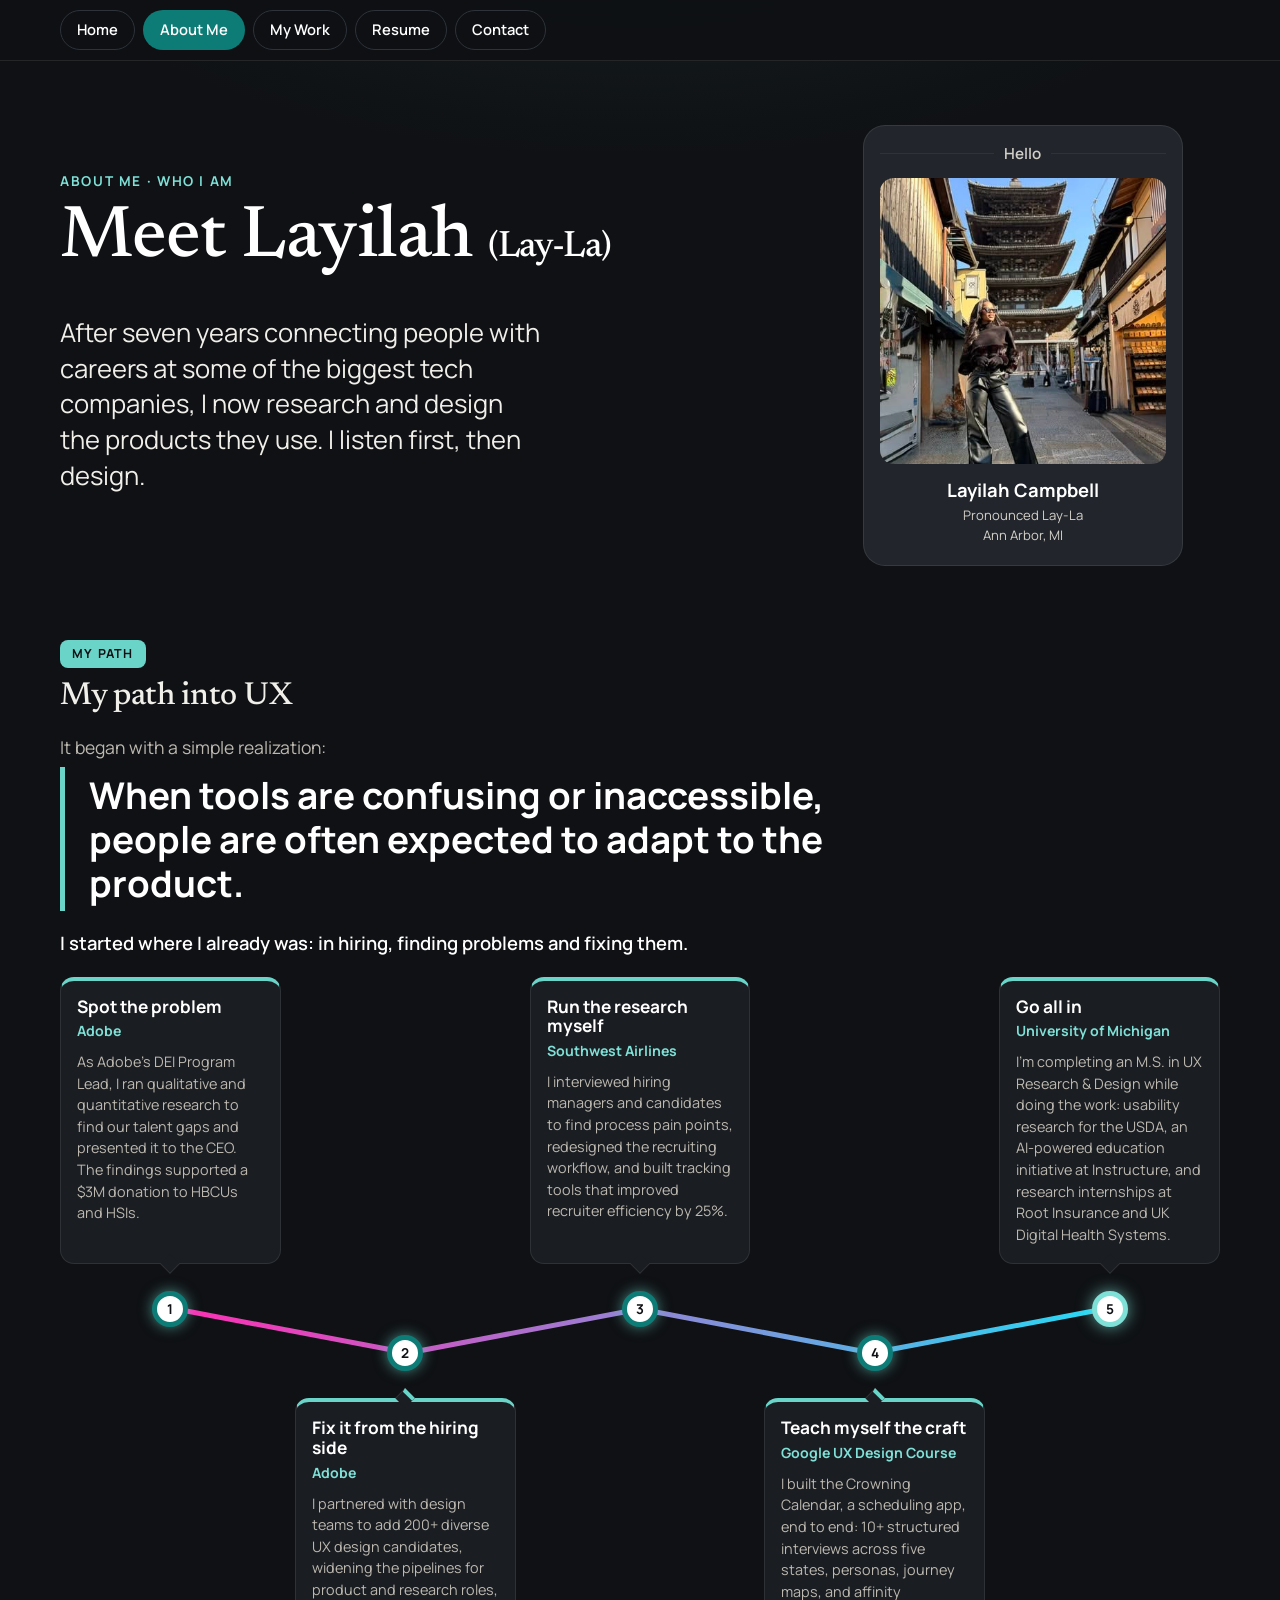
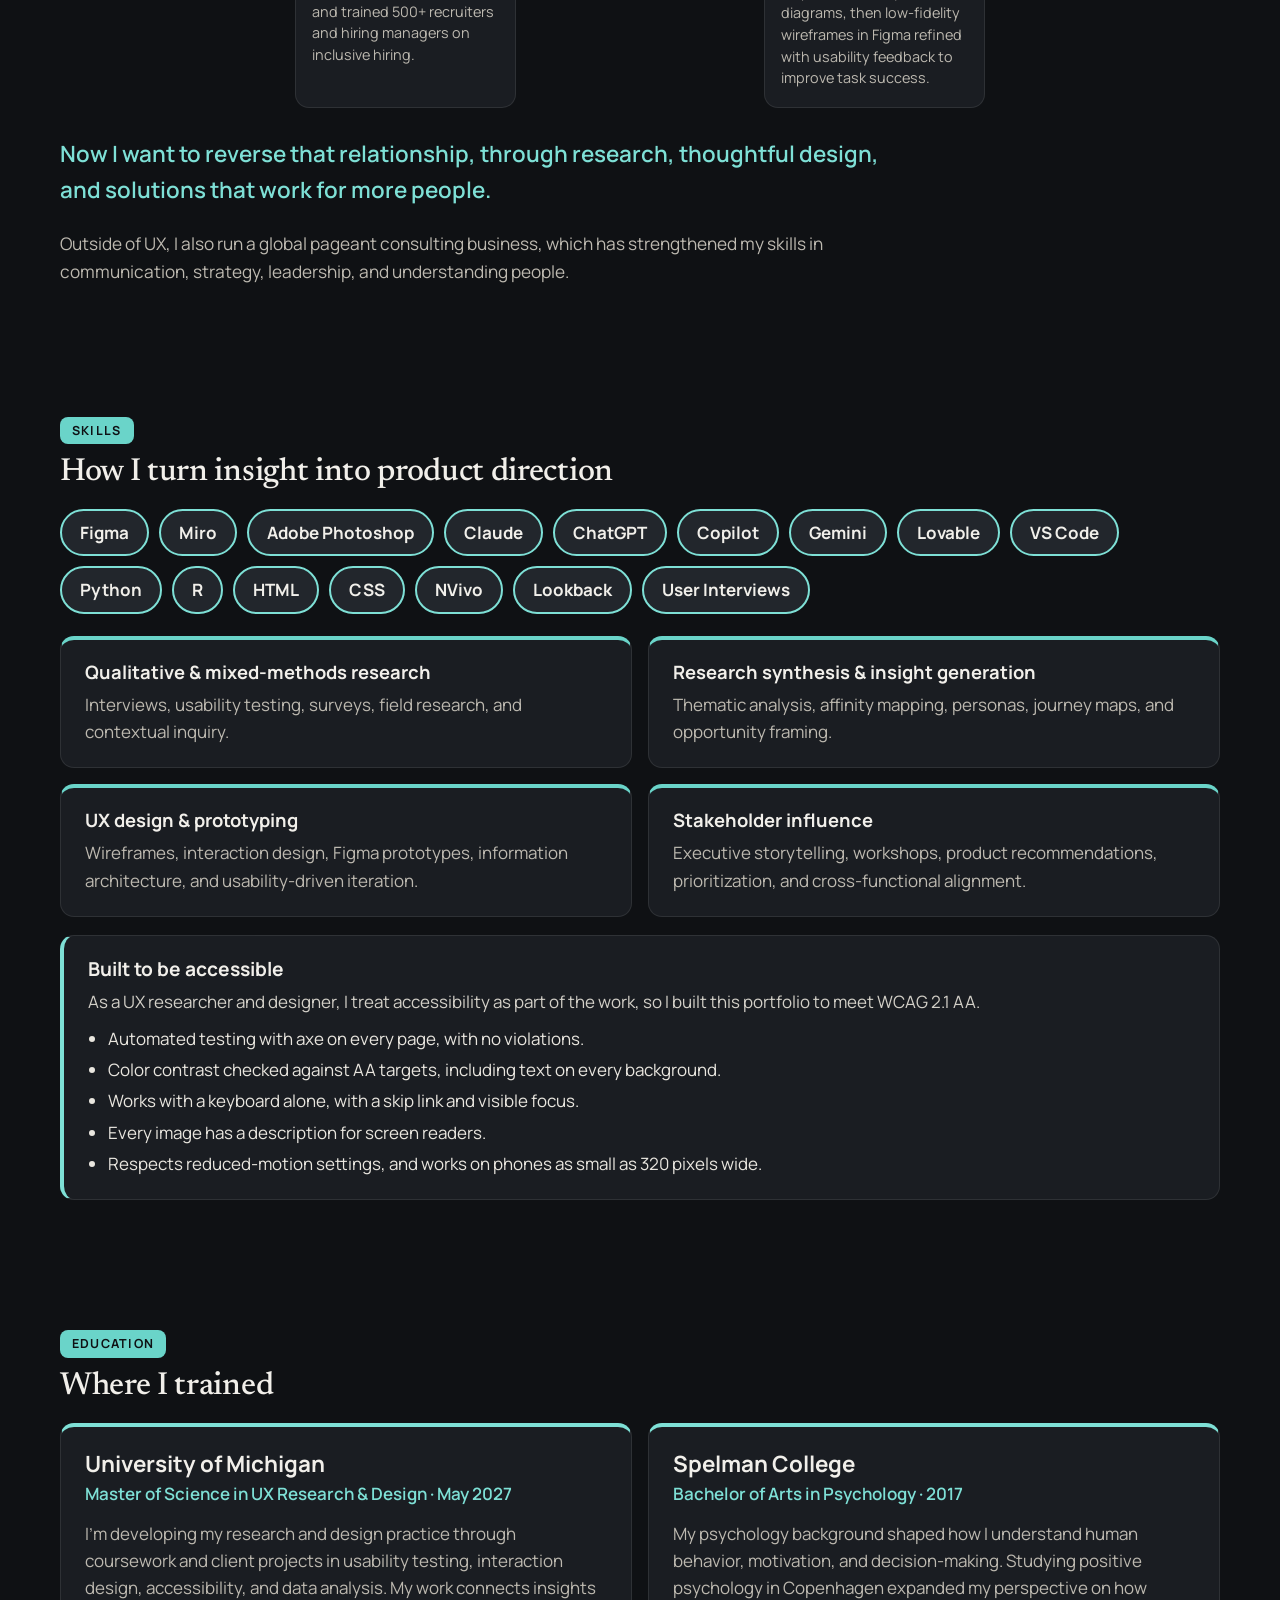
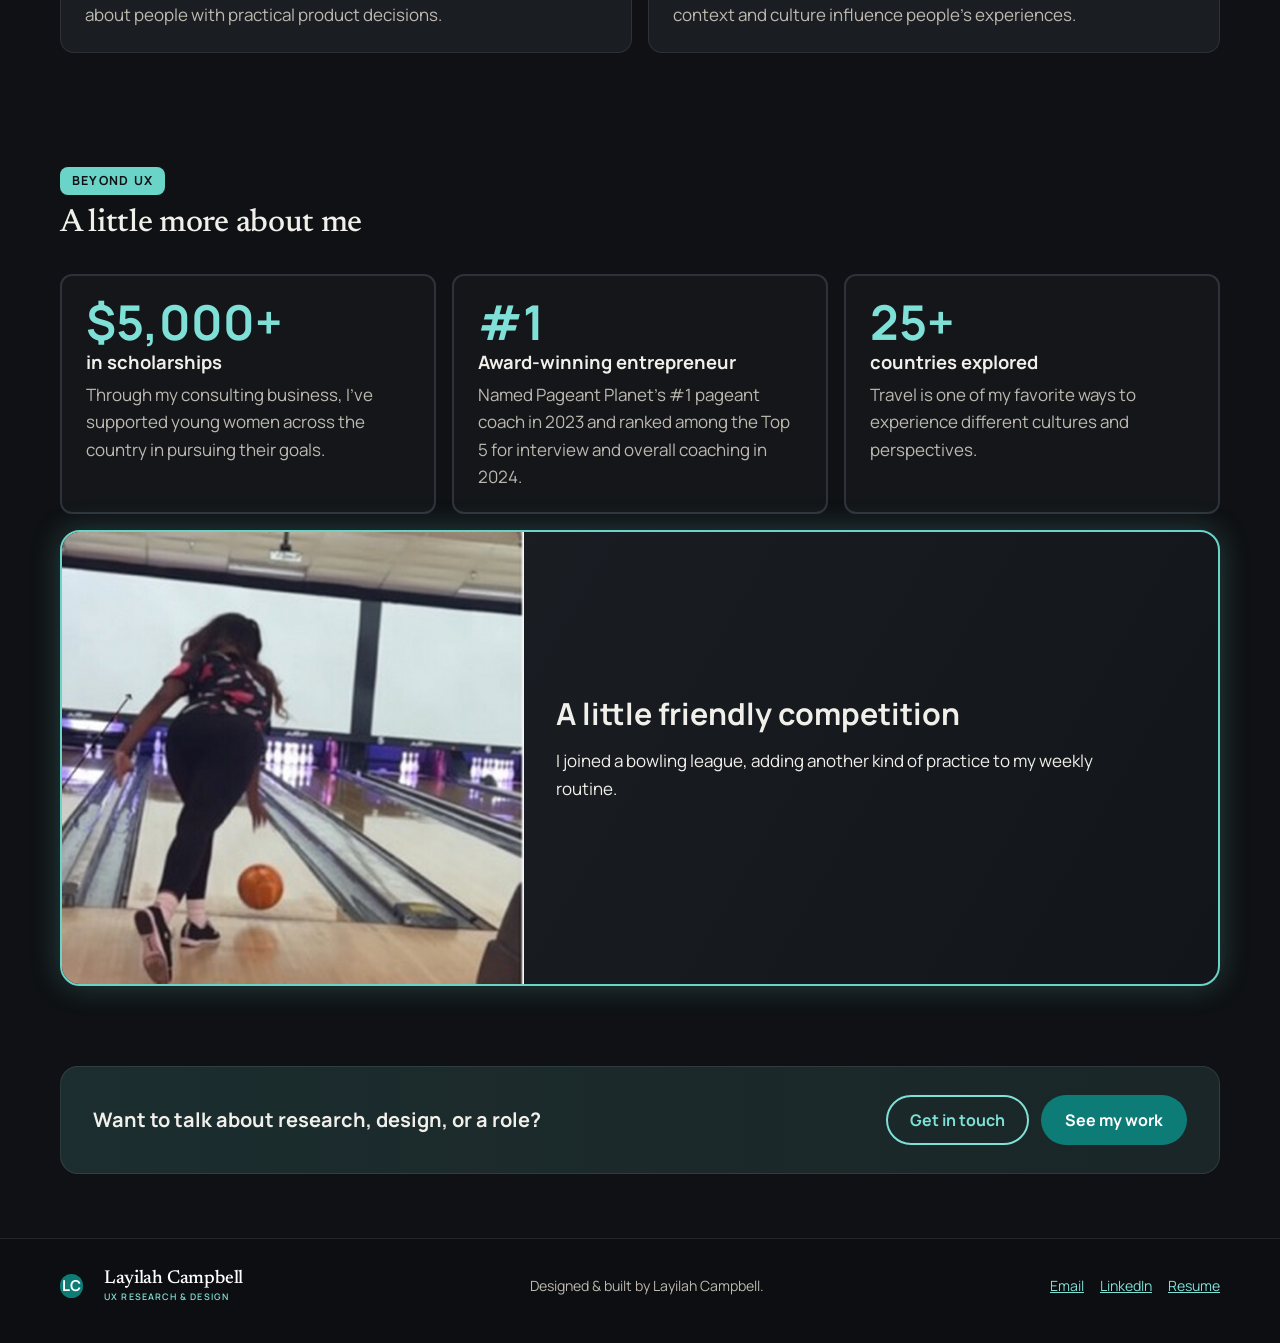
==== about.html @ 71e587e8 "General portfolio: neutral theme, same case studies A neutral dark version of the portfolio: Manrope" ====
<!doctype html>
<html lang="en">
<head>
  <meta charset="utf-8">
  <meta name="viewport" content="width=device-width, initial-scale=1">
  <title>About Layilah Campbell | UX Researcher &amp; Designer</title>
  <meta name="description" content="From seven years of recruiting at Google, Adobe and Meta to UX research and design. Learn how Layilah works.">
  <meta property="og:type" content="website">
  <meta property="og:site_name" content="Layilah Campbell">
  <meta property="og:title" content="About Layilah Campbell | UX Researcher &amp; Designer">
  <meta property="og:description" content="From seven years of recruiting at Google, Adobe and Meta to UX research and design. Learn how Layilah works.">
  <meta property="og:image" content="https://layilahnasser.github.io/layilahcportfolio2026-/assets/img/og-card.jpg">
  <meta property="og:image:width" content="1200">
  <meta property="og:image:height" content="630">
  <meta property="og:image:alt" content="Layilah Campbell, UX research and design portfolio">
  <meta name="twitter:card" content="summary_large_image">
  <meta name="theme-color" content="#0f1114">
  <link rel="icon" href="assets/favicon.svg" type="image/svg+xml">
  <link rel="stylesheet" href="css/styles.css">
</head>
<body data-page="about">
  <header id="hud" class="hud"></header>
  <main id="main" tabindex="-1"></main>
  <footer id="footer" class="footer"></footer>
  <script src="js/data.js"></script>
  <script src="js/main.js"></script>
  <script src="js/pages.js"></script>
</body>
</html>
---- css/styles.css ----
/* ==========================================================================
   Layilah Campbell: UX research and design portfolio
   A calm, neutral dark theme: charcoal surfaces, warm off-white text, one teal accent.
   Fonts (Manrope and Newsreader, SIL Open Font License) are hosted with the site.
   ========================================================================== */

@font-face { font-family: "Manrope"; src: url("../assets/fonts/Manrope-400.woff2") format("woff2"); font-weight: 400; font-display: swap; }
@font-face { font-family: "Manrope"; src: url("../assets/fonts/Manrope-500.woff2") format("woff2"); font-weight: 500; font-display: swap; }
@font-face { font-family: "Manrope"; src: url("../assets/fonts/Manrope-600.woff2") format("woff2"); font-weight: 600; font-display: swap; }
@font-face { font-family: "Manrope"; src: url("../assets/fonts/Manrope-700.woff2") format("woff2"); font-weight: 700; font-display: swap; }
@font-face { font-family: "Newsreader"; src: url("../assets/fonts/Newsreader-400.woff2") format("woff2"); font-weight: 400; font-display: swap; }
@font-face { font-family: "Newsreader"; src: url("../assets/fonts/Newsreader-500.woff2") format("woff2"); font-weight: 500; font-display: swap; }
@font-face { font-family: "Newsreader"; src: url("../assets/fonts/Newsreader-600.woff2") format("woff2"); font-weight: 600; font-display: swap; }

:root {
  --bg: #0f1114;
  --bg-2: #14171b;
  --panel: #1a1d22;
  --panel-2: #22262c;
  --line: rgba(255, 255, 255, 0.09);
  --text: #f1efea;
  --muted: #bdb9b0;          /* secondary text, 9:1+ on every panel */
  --pink: #6ad4c9;          /* neon: text/glow on dark (5.8:1 on --bg) */
  --pink-strong: #0e7c76;   /* fills behind white text (5.4:1) */
  --pink-soft: #cdeee9;
  --cyan: #7ee0d6;
  --blue: #3aa59d;
  --blue-strong: #0e6b66;   /* fills behind white text (6.8:1) */
  --lane-light: #2f6f6a;
  --gold: #e0b66b;
  --wood-1: #d0915a;
  --wood-2: #8a5a2f;
  --strong: #ffffff;        /* headings and strong text */
  --soft: #d3d0c8;          /* secondary text */
  --soft-2: #e9e6df;        /* body text on panels */
  --bd: #2e333b;            /* panel borders */
  --accent: #7ee0d6;        /* links and accents (text) */
  --gold-text: #ecc98a;
  --inset: #121519;         /* inset panels */
  --why-bg: #1f2a2b;
  --why-bd: #3f8f88;
  --why-label: #a7e6df;
  --radius: 14px;
  --maxw: 1160px;
  --gutter: clamp(16px, 4vw, 40px);
  --font: "Manrope", system-ui, -apple-system, "Segoe UI", sans-serif;
  --script: "Newsreader", Georgia, "Times New Roman", serif;
  /* neon tube look: white core, pink tube, dark edge, glow */
  --neon-pink: none;
}

*,
*::before,
*::after { box-sizing: border-box; }

html { scroll-behavior: smooth; scroll-padding-top: 84px; }
@media (prefers-reduced-motion: reduce) {
  html { scroll-behavior: auto; }
  *, *::before, *::after { animation-duration: 0.001ms !important; animation-iteration-count: 1 !important; transition-duration: 0.001ms !important; }
}

body {
  margin: 0;
  font-family: var(--font);
  font-size: 17px;
  line-height: 1.6;
  color: var(--text);
  background-color: var(--bg);
  background-image: radial-gradient(ellipse 70% 40% at 50% -10%, rgba(106, 212, 201, 0.07), transparent 70%);
  background-attachment: fixed;
  overflow-x: hidden;
  -webkit-font-smoothing: antialiased;
}

img { max-width: 100%; display: block; }
a { color: var(--cyan); }
h1, h2, h3, h4 { line-height: 1.15; margin: 0 0 0.5em; font-weight: 700; letter-spacing: 0; }
/* Page titles use the logo's neon script */
h1 {
  font-family: var(--script); font-weight: 400; font-size: clamp(2.8rem, 6.5vw, 4.6rem); line-height: 1.05;
  color: var(--strong); -webkit-text-stroke: 0.07em var(--pink); paint-order: stroke fill; text-shadow: var(--neon-pink);
  padding: 0.05em 0.1em 0.1em 0; transform: rotate(-3deg); transform-origin: left center;
}
h1 .todo { -webkit-text-stroke: 0; text-shadow: none; }
h2 { font-size: clamp(1.6rem, 3.4vw, 2.4rem); }
h3 { font-size: 1.15rem; }
p { margin: 0 0 1em; }
.sr-only { position: absolute !important; width: 1px; height: 1px; padding: 0; margin: -1px; overflow: hidden; clip: rect(0, 0, 0, 0); white-space: nowrap; border: 0; }
:focus-visible { outline: 3px solid var(--cyan); outline-offset: 3px; border-radius: 6px; }
main { display: block; outline: none; }
main > * { width: min(var(--maxw), 100% - 2 * var(--gutter)); margin-inline: auto; }

.skip { position: absolute; left: -999px; top: 8px; background: var(--pink); color: var(--strong); padding: 8px 14px; border-radius: 8px; z-index: 100; }
.skip:focus { left: 8px; }

/* Placeholder text — remove by editing js/data.js */
.todo {
  outline: 1.5px dashed var(--pink);
  outline-offset: 1px;
  background: rgba(106, 212, 201, 0.09);
  color: var(--pink-soft);
  border-radius: 4px;
  padding: 0 4px;
}

/* ---------- Buttons, labels ---------- */
.btn {
  display: inline-flex; align-items: center; gap: 8px;
  padding: 12px 22px; border-radius: 999px;
  font: 700 1rem var(--font); text-decoration: none; cursor: pointer;
  border: 2px solid transparent; transition: transform 0.15s, box-shadow 0.2s, background 0.2s;
}
.btn:hover { transform: translateY(-2px); }
.btn--pink { background: var(--pink-strong); color: var(--strong); box-shadow: 0 0 0 0 rgba(106, 212, 201, 0.5), 0 8px 24px rgba(106, 212, 201, 0.35); }
.btn--pink:hover { box-shadow: 0 0 22px rgba(106, 212, 201, 0.7); }
.btn--ghost { border-color: var(--cyan); color: var(--cyan); background: transparent; }
.btn--ghost:hover { background: rgba(126, 224, 214, 0.1); }

.eyebrow { font-weight: 700; text-transform: uppercase; letter-spacing: 0.08em; font-size: 0.95rem; color: var(--cyan); -webkit-text-stroke: 0.12em #06201e; paint-order: stroke fill; text-shadow: 0 0 10px rgba(126, 224, 214, 0.45); margin-bottom: 0.6em; }
.lede { font-size: 1.15rem; color: var(--muted); max-width: 62ch; }
.h-sm { font-size: 1.2rem; text-transform: uppercase; letter-spacing: 0.1em; color: var(--pink-soft); margin: 0 0 1em; }
.h-sm--gap { margin-top: 1.8em; }

/* ---------- Top navigation ---------- */
.hud { position: sticky; top: 0; z-index: 50; padding: 10px var(--gutter); background: linear-gradient(rgba(13, 10, 20, 0.92), rgba(13, 10, 20, 0.75)); backdrop-filter: blur(8px); border-bottom: 1px solid var(--line); }
.hud-bar { display: flex; align-items: center; gap: 10px; max-width: var(--maxw); margin: 0 auto; }
.hud-links { display: flex; gap: 8px; list-style: none; margin: 0; padding: 0; overflow-x: auto; scrollbar-width: none; }
.hud-links::-webkit-scrollbar { display: none; }
.hud-pill {
  display: inline-block; white-space: nowrap; padding: 7px 16px; border-radius: 999px;
  font-weight: 700; font-size: 0.92rem; color: var(--strong); text-decoration: none;
  background: rgba(106, 212, 201, 0.16); border: 2px solid rgba(106, 212, 201, 0.7);
  transition: background 0.2s, border-color 0.2s;
}
.hud-pill:hover { background: rgba(106, 212, 201, 0.35); }
.hud-pill.is-active { background: var(--pink-strong); border-color: var(--pink); box-shadow: 0 0 14px rgba(106, 212, 201, 0.55); }
.hud-status { margin-left: auto; display: inline-flex; align-items: center; gap: 8px; white-space: nowrap; padding: 6px 14px; border-radius: 999px; font-weight: 700; font-size: 0.85rem; color: #f1d9a8; background: rgba(255, 176, 32, 0.12); border: 2px solid var(--gold); }
.hud-status .dot { width: 9px; height: 9px; border-radius: 50%; background: #3dff8b; box-shadow: 0 0 8px #3dff8b; }
@media (max-width: 720px) {
  .hud-status { display: none; }
  .hud { padding-inline: 12px; }
  .hud-bar, .hud-links { gap: 6px; }
  .hud-pill { padding: 5px 9px; font-size: 0.78rem; }
}

/* ---------- Logo (name + title) ---------- */
.logo {
  --size: 44px;
  font-size: var(--size);
  display: inline-grid; grid-template-columns: auto auto; grid-template-areas: "script mark" "title title";
  align-items: end; column-gap: 0.08em; text-decoration: none; line-height: 1;
}
.logo--sm { --size: 30px; }
.logo-script { grid-area: script; display: flex; flex-direction: column; transform: rotate(-8deg); transform-origin: left bottom; }
.logo-first, .logo-last {
  font-family: var(--script); color: var(--strong); font-weight: 400;
  -webkit-text-stroke: 0.075em var(--pink); paint-order: stroke fill; text-shadow: var(--neon-pink);
}
.logo-first { font-size: 0.48em; margin-left: 0.1em; margin-bottom: -0.12em; }
.logo-last { font-size: 1em; padding-right: 0.05em; }
.logo-mark { grid-area: mark; width: 1.15em; height: auto; align-self: center; filter: drop-shadow(0 0 0.06em rgba(106, 212, 201, 0.6)); }
.logo-title {
  grid-area: title; justify-self: end; margin-top: 0.05em;
  font: 700 0.27em/1 var(--font); letter-spacing: 0.02em; text-transform: uppercase; color: var(--cyan);
  -webkit-text-stroke: 0.14em #06201e; paint-order: stroke fill; text-shadow: 0 0 0.3em rgba(126, 224, 214, 0.55);
}

/* ---------- Profile card: photo, school and program ---------- */
.player-card {
  position: relative; margin: 0; width: 100%; max-width: 340px; padding: 14px 16px 34px; text-align: center;
  border-radius: 26px; background: linear-gradient(180deg, #111418, #111418);
  border: 3px solid var(--cyan);
  box-shadow: 0 0 0 1px rgba(126, 224, 214, 0.35), 0 0 26px rgba(126, 224, 214, 0.55), 0 0 80px rgba(126, 224, 214, 0.22), inset 0 0 24px rgba(126, 224, 214, 0.14);
}
.pc-school { display: flex; align-items: center; gap: 10px; margin: 0 0 12px; font-weight: 700; font-size: 1.05rem; color: var(--strong); }
.pc-school::before, .pc-school::after { content: ""; flex: 1; height: 2px; background: var(--pink); box-shadow: 0 0 8px var(--pink); }
.pc-photo { aspect-ratio: 1 / 1; overflow: hidden; border: 3px solid var(--pink); border-radius: 14px; background: #111418; box-shadow: 0 0 16px rgba(106, 212, 201, 0.5); }
.pc-photo img { width: 100%; height: 100%; object-fit: cover; object-position: 50% 25%; }
.pc-info { display: flex; flex-direction: column; gap: 2px; margin-top: 12px; }
.pc-info strong { font-size: 1.15rem; color: var(--strong); }
.pc-info span { font-size: 0.82rem; color: var(--soft); line-height: 1.35; }
.pc-ball { position: absolute; right: -36px; bottom: -44px; width: 76px; height: 76px; filter: drop-shadow(0 8px 12px rgba(0, 0, 0, 0.65)); }
.player-card--about { justify-self: center; max-width: 320px; margin: 0 22px 22px 0; }

/* ---------- Home hero (banner: name + headline left, player card + lane right) ---------- */
.hero {
  position: relative; isolation: isolate; display: grid; grid-template-columns: 1.1fr 0.9fr; align-items: center; gap: 28px;
  min-height: 620px; margin-top: 20px; padding: clamp(28px, 4.5vw, 56px); border-radius: 28px; overflow: hidden;
  border: 1px solid rgba(255, 255, 255, 0.1);
  background:
    radial-gradient(ellipse 60% 70% at 14% 42%, rgba(60, 140, 130, 0.3), transparent 70%),
    linear-gradient(105deg, #0f1114 0%, #111418 55%, #111418 100%);
}
.hero::before { /* speed streaks behind the headline */
  content: ""; position: absolute; inset: 0; z-index: -1; pointer-events: none;
  background:
    linear-gradient(90deg, transparent, rgba(106, 212, 201, 0.38) 45%, transparent 90%) 8% 56% / 62% 2px no-repeat,
    linear-gradient(90deg, transparent, rgba(60, 140, 130, 0.34) 50%, transparent) 22% 64% / 55% 3px no-repeat,
    linear-gradient(90deg, transparent, rgba(106, 212, 201, 0.25) 50%, transparent) 4% 72% / 60% 1px no-repeat,
    linear-gradient(90deg, transparent, rgba(106, 212, 201, 0.3) 40%, transparent) 30% 38% / 50% 2px no-repeat,
    linear-gradient(90deg, transparent, rgba(60, 140, 130, 0.28) 50%, transparent) 10% 84% / 45% 1px no-repeat;
}
.hero-bg { position: absolute; inset: 0; z-index: -1; overflow: hidden; }
.hero-lane { position: absolute; inset: 0; perspective: 760px; perspective-origin: 90% 0%; }
.hero-lane-plane { position: absolute; left: 93%; bottom: -150px; width: 420px; margin-left: -210px; height: 1250px; transform-origin: 50% 100%; transform: rotateX(70deg); transform-style: preserve-3d; }
.hero-lane-plane::after { content: ""; position: absolute; inset: 0; pointer-events: none; background: linear-gradient(to bottom, rgba(10, 12, 15, 0.85), transparent 14%); }
.hero-lane .pin-spot { width: 18px; height: 18px; left: calc(50% + var(--x) * 30px - 9px); bottom: calc(100% - 230px + var(--r) * 64px - 9px); }
.hero-lane .pin-wrap { width: 54px; height: 158px; left: calc(50% + var(--x) * 30px - 27px); bottom: calc(100% - 230px + var(--r) * 64px); transform: rotateX(-70deg); }
.hero-stats { display: flex; flex-direction: column; margin: 0 0 18px; font: italic 500 0.95rem var(--font); color: rgba(255, 255, 255, 0.9); line-height: 1.5; }
.hero-copy { position: relative; z-index: 2; }
.hero-title {
  max-width: 13em; margin: 0.45em 0 0.4em; padding: 0; transform: none; -webkit-text-stroke: 0; paint-order: normal;
  font-family: var(--font); font-weight: 700; font-size: clamp(2.1rem, 4.7vw, 3.5rem); line-height: 1.08; letter-spacing: 0;
  color: var(--cyan); text-shadow: 0 0 24px rgba(126, 224, 214, 0.3);
}
.hero-tagline { font-size: clamp(1.05rem, 1.7vw, 1.2rem); max-width: 34em; color: var(--strong); margin: 0; }
.hero-ctas { display: flex; flex-wrap: wrap; gap: 12px; margin-top: 1.5em; }
.hero-scene { position: relative; z-index: 2; display: flex; justify-content: center; padding: 0 clamp(70px, 12vw, 150px) 22px 0; }
/* the logo on the hero is just the neon name; the title lives on the player card */
.logo--xl { --size: clamp(54px, 8.4vw, 98px); }
.logo--xl .logo-mark, .logo--xl .logo-title { display: none; }
.logo--xl .logo-script { align-items: flex-start; }
.logo--xl .logo-first { font-size: 0.9em; margin: 0 0 -0.12em 0.05em; }
.logo--xl .logo-last { margin-left: 0.32em; }

@media (max-width: 900px) {
  .hero { grid-template-columns: 1fr; min-height: 0; gap: 36px; padding-bottom: 48px; }
  .hero-bg { top: 52%; } /* keep the lane (and pins) clear of the text on small screens */
  .hero-lane-plane { left: 50%; width: 360px; margin-left: -180px; bottom: -200px; }
  .hero-scene { padding: 0 22px 22px 0; }
}

/* ---------- Sections ---------- */
.section { padding: 56px 0; }
.section-head { margin-bottom: 26px; }
.section-head h2 { margin-bottom: 0.3em; }
.narrow { max-width: 760px; }
.prose p { font-size: 1.1rem; }

/* ---------- Project table (Project / Focus / Approach / Case study) ---------- */
.scoreboard {
  --cols: minmax(270px, 2.2fr) 1.1fr 1.5fr 200px;
  background: linear-gradient(180deg, var(--inset), #111418); border: 2px solid var(--bd); border-radius: 18px; overflow: hidden;
  box-shadow: 0 20px 60px rgba(0, 0, 0, 0.5), 0 0 40px rgba(60, 140, 130, 0.15);
}
.sb-head, .sb-row { display: grid; grid-template-columns: var(--cols); align-items: center; }
.sb-head { background: rgba(10, 12, 15, 0.85); color: var(--muted); font-size: 0.8rem; text-transform: uppercase; letter-spacing: 0.1em; font-weight: 700; border-bottom: 1px solid var(--line); }
.sb-head > span { padding: 14px 16px; }
.sb-h { display: flex; flex-direction: column; align-items: center; gap: 4px; border-left: 1px solid var(--line); }
.sb-h b { display: grid; place-items: center; width: 26px; height: 26px; border: 2px solid var(--pink); border-radius: 6px; color: var(--strong); font-size: 0.85rem; box-shadow: 0 0 8px rgba(106, 212, 201, 0.5); }
.sb-h small { font-size: 0.72rem; color: var(--strong); letter-spacing: 0.08em; }
.sb-list { list-style: none; margin: 0; padding: 0; }
.sb-row { text-decoration: none; color: var(--text); border-top: 1px solid var(--line); transition: background 0.18s; }
.sb-list li:first-child .sb-row { border-top: 0; }
.sb-list li:nth-child(odd) .sb-row { background: rgba(255, 255, 255, 0.025); }
.sb-row:hover, .sb-row:focus-visible { background: var(--blue-strong); outline: none; }
.sb-row:focus-visible { box-shadow: inset 0 0 0 3px var(--cyan); }
.sb-row > span { padding: 14px 16px; }
.sb-project { display: flex; align-items: center; gap: 14px; }
.sb-ball { flex: none; width: 34px; height: 34px; transition: transform 0.7s cubic-bezier(0.25, 0.6, 0.35, 1); }
.sb-row:hover .sb-ball { transform: translateX(8px) rotate(34deg); } /* rolls sideways: rotation = distance / radius */
.sb-num { flex: none; font-size: 1.25rem; min-width: 1.6em; }
.sb-title { display: flex; flex-direction: column; line-height: 1.3; min-width: 0; }
.sb-title strong { font-size: 1.08rem; }
.sb-title small { color: var(--muted); font-size: 0.88rem; }
.sb-row:hover .sb-title small { color: var(--strong); }
.sb-cell { font-size: 0.98rem; line-height: 1.35; border-left: 1px solid var(--line); align-self: stretch; display: flex; align-items: center; }
.sb-go { display: flex; justify-content: center; }
.sb-btn { display: inline-flex; gap: 8px; align-items: center; white-space: nowrap; padding: 9px 18px; border: 2px solid var(--cyan); border-radius: 999px; color: var(--strong); font-weight: 700; font-size: 0.92rem; transition: background 0.18s, color 0.18s; }
.sb-row:hover .sb-btn { background: #fff; color: #0f1114; border-color: #fff; }
.sb-foot { display: flex; gap: 14px; align-items: center; padding: 12px 18px; font-size: 0.85rem; color: var(--muted); background: rgba(10, 12, 15, 0.85); border-top: 1px solid var(--line); }
.sb-pins { color: var(--pink); letter-spacing: 1px; font-size: 0.7rem; white-space: nowrap; }
@media (max-width: 900px) {
  .sb-head { display: none; }
  .sb-row { grid-template-columns: 1fr; gap: 0; }
  .sb-row > span { padding: 6px 16px; }
  .sb-project { padding-top: 14px !important; }
  .sb-cell { border-left: 0; display: block; font-size: 0.92rem; color: var(--muted); }
  .sb-cell::before { content: attr(data-label) ": "; color: var(--strong); font-weight: 700; }
  .sb-row:hover .sb-cell { color: var(--strong); }
  .sb-go { justify-content: flex-start; padding-bottom: 14px !important; }
  .sb-pins { display: none; }
}

/* ---------- Home link tiles ---------- */
.tablet-row { display: grid; grid-template-columns: repeat(4, 1fr); gap: 14px; }
.tablet {
  display: flex; flex-direction: column; gap: 2px; padding: 18px 18px 20px; border-radius: 14px; text-decoration: none; color: var(--text);
  background: linear-gradient(160deg, #1d2026, var(--inset)); border: 2px solid var(--bd); transform: perspective(600px) rotateY(0deg);
  transition: transform 0.2s, border-color 0.2s, box-shadow 0.2s;
}
.tablet:hover { border-color: var(--pink); box-shadow: 0 0 20px rgba(106, 212, 201, 0.3); transform: translateY(-3px); }
.tablet-k { font-size: 0.75rem; text-transform: uppercase; letter-spacing: 0.1em; color: var(--pink); font-weight: 700; }
.tablet strong { font-size: 1.3rem; }
.tablet span:last-child { color: var(--muted); font-size: 0.92rem; }
@media (max-width: 860px) { .tablet-row { grid-template-columns: repeat(2, 1fr); } }

/* ---------- Generic page head ---------- */
.page-head { padding: 64px 0 16px; }
.page-head--split { display: grid; grid-template-columns: 1.3fr 0.7fr; gap: 32px; align-items: center; }
.page-head--row { display: flex; flex-wrap: wrap; justify-content: space-between; align-items: flex-end; gap: 20px; }
@media (max-width: 760px) { .page-head--split { grid-template-columns: 1fr; }  }

/* ---------- About ---------- */
.card-grid { display: grid; grid-template-columns: repeat(3, 1fr); gap: 16px; }
.card { padding: 22px; background: var(--panel); border: 1px solid var(--line); border-radius: var(--radius); }
.card p { color: var(--muted); margin: 0; }
.card-k { font-size: 0.85rem; text-transform: uppercase; letter-spacing: 0.08em; font-weight: 700; color: var(--pink) !important; margin-bottom: 6px !important; }
.card-v { font-size: 1.5rem; margin: 0 0 8px; }
.h-md { font-size: clamp(1.5rem, 3vw, 2rem); margin-bottom: 18px; }
.lede--big { font-size: clamp(1.25rem, 2.4vw, 1.6rem); color: var(--text); line-height: 1.4; max-width: 30ch; }
.about-p { color: var(--muted); max-width: 56ch; font-size: 1.08rem; }
.tool-row { display: flex; flex-wrap: wrap; gap: 10px; list-style: none; padding: 0; margin: 0 0 22px; }
.tool-row li { padding: 8px 18px; border-radius: 999px; font-weight: 700; background: var(--panel-2); border: 2px solid var(--cyan); }
.cap-grid { display: grid; grid-template-columns: repeat(2, 1fr); gap: 16px; }
.cap { padding: 22px 24px; background: var(--panel); border: 1px solid var(--line); border-top: 4px solid var(--pink); border-radius: var(--radius); }
.cap h3 { margin-bottom: 8px; }
.cap p { margin: 0; color: var(--muted); }
@media (max-width: 700px) { .cap-grid { grid-template-columns: 1fr; } }
.card-num { display: inline-block; font-weight: 700; color: var(--pink); margin-bottom: 8px; }
.cta-band { display: flex; flex-wrap: wrap; align-items: center; justify-content: space-between; gap: 16px; padding: 28px 32px; margin-block: 24px 64px; border-radius: 18px; background: linear-gradient(90deg, rgba(106, 212, 201, 0.15), rgba(126, 224, 214, 0.1)); border: 1px solid var(--line); }
.cta-band p { margin: 0; font-size: 1.25rem; font-weight: 700; }
@media (max-width: 860px) { .card-grid { grid-template-columns: 1fr; } }

/* ---------- Work ---------- */
.rack { display: grid; grid-template-columns: repeat(auto-fill, minmax(320px, 1fr)); gap: 20px; }
.rack-card { display: flex; flex-direction: column; text-decoration: none; color: var(--text); background: var(--panel); border: 2px solid var(--bd); border-radius: 18px; overflow: hidden; transition: transform 0.2s, border-color 0.2s, box-shadow 0.2s; }
.rack-card:hover, .rack-card:focus-visible { transform: translateY(-4px); border-color: var(--ball); box-shadow: 0 0 26px color-mix(in srgb, var(--ball) 40%, transparent); outline: none; }
.rack-media { position: relative; aspect-ratio: 16 / 9; display: grid; place-items: center; background: radial-gradient(circle at 50% 120%, color-mix(in srgb, var(--ball) 45%, transparent), transparent 60%), var(--inset); }
.rack-media img { position: absolute; inset: 0; width: 100%; height: 100%; object-fit: cover; }
.rack-ball { width: 96px; height: 96px; position: relative; filter: drop-shadow(0 10px 18px rgba(0, 0, 0, 0.6)); transition: transform 0.8s cubic-bezier(0.25, 0.6, 0.35, 1); }
.rack-media img + .rack-ball { position: absolute; right: 14px; bottom: 14px; width: 52px; height: 52px; }
.rack-card:hover .rack-ball { transform: translateX(26px) rotate(31deg); }
.rack-body { padding: 18px 20px 22px; display: flex; flex-direction: column; flex: 1; }
.rack-body h2 { font-size: 1.4rem; margin-bottom: 0.25em; }
.rack-body > p { color: var(--muted); }
.rack-lane { font-size: 0.78rem; text-transform: uppercase; letter-spacing: 0.1em; font-weight: 700; color: var(--ball) !important; margin-bottom: 4px; }
.rack-meta { display: flex; gap: 22px; margin: 4px 0 16px; font-size: 0.9rem; }
.rack-meta dt { color: var(--muted); font-size: 0.75rem; text-transform: uppercase; letter-spacing: 0.08em; }
.rack-meta dd { margin: 0; }
.rack-go { margin-top: auto; font-weight: 700; color: var(--cyan); }
.tags { display: flex; flex-wrap: wrap; gap: 6px; list-style: none; padding: 0; margin: 0 0 12px; }
.tags li { font-size: 0.8rem; font-weight: 600; padding: 3px 10px; border-radius: 999px; background: rgba(255, 255, 255, 0.07); border: 1px solid var(--line); }

/* ---------- Resume ---------- */
.resume-grid { display: grid; grid-template-columns: 1.6fr 0.9fr; gap: 40px; }
.timeline { list-style: none; margin: 0 0 40px; padding: 0 0 0 22px; border-left: 3px solid var(--bd); }
.timeline > li { position: relative; padding: 0 0 26px; }
.timeline > li::before { content: ""; position: absolute; left: -32px; top: 4px; width: 17px; height: 17px; border-radius: 50%; background: var(--pink); box-shadow: 0 0 10px var(--pink); border: 3px solid var(--bg); }
.tl-head { display: flex; flex-wrap: wrap; justify-content: space-between; gap: 6px 16px; }
.tl-head h3, .tl-head h4 { margin: 0; font-size: 1.15rem; }
.tl-dates { font-size: 0.88rem; color: var(--muted); font-weight: 600; }
.tl-org { color: var(--cyan); font-weight: 600; margin: 2px 0 8px; }
.timeline ul { margin: 0; padding-left: 20px; color: var(--muted); }
.skills { align-self: start; position: sticky; top: 90px; padding: 22px; background: var(--panel); border: 1px solid var(--line); border-radius: var(--radius); }
.skill-block h3 { font-size: 0.95rem; margin-bottom: 8px; }
@media (max-width: 860px) { .resume-grid { grid-template-columns: 1fr; } .skills { position: static; } }

/* ---------- Contact ---------- */
.contact-list { margin: 28px 0 0; display: grid; gap: 12px; }
.contact-list > div { display: grid; grid-template-columns: 96px 1fr; gap: 12px; align-items: baseline; padding-bottom: 12px; border-bottom: 1px solid var(--line); }
.contact-list dt { color: var(--muted); font-size: 0.85rem; text-transform: uppercase; letter-spacing: 0.08em; font-weight: 700; }
.contact-list dd { margin: 0; }
.contact-list a { font-weight: 600; word-break: break-word; }

/* ---------- Case study ---------- */
.case-hero { padding: 40px 0 10px; }
.back { display: inline-block; margin-bottom: 24px; font-weight: 700; text-decoration: none; }
.case-title { display: flex; gap: 22px; align-items: center; }
.case-ball { width: 84px; height: 84px; flex: none; filter: drop-shadow(0 0 18px color-mix(in srgb, var(--ball) 60%, transparent)); }
.case-title h1 { margin-bottom: 0.15em; }
.case-meta { display: grid; grid-template-columns: repeat(4, 1fr); gap: 1px; margin: 28px 0; background: var(--line); border-radius: 14px; overflow: hidden; border: 1px solid var(--line); }
.case-meta > div { padding: 14px 16px; background: var(--panel); }
.case-meta dt { font-size: 0.75rem; text-transform: uppercase; letter-spacing: 0.1em; color: var(--muted); font-weight: 700; }
.case-meta dd { margin: 2px 0 0; font-weight: 600; }
@media (max-width: 760px) { .case-meta { grid-template-columns: repeat(2, 1fr); } .case-ball { width: 56px; height: 56px; } }

.case-layout { display: block; padding-bottom: 60px; }

.case-body { min-width: 0; }
.frame { padding: 8px 0 48px; }
.frame + .frame { border-top: 1px solid var(--line); padding-top: 40px; }
.frame-head { display: flex; align-items: center; gap: 14px; flex-wrap: wrap; margin-bottom: 14px; }
.frame-head h2 { margin: 0; }
.frame-no { font-size: 0.75rem; text-transform: uppercase; letter-spacing: 0.1em; font-weight: 700; padding: 4px 10px; border-radius: 8px; color: #0f1114; background: var(--ball); }
.frame h3 { margin-top: 1.4em; color: var(--pink-soft); }
.frame p { max-width: 70ch; }
.callout { font-size: 1.25rem; font-weight: 600; padding: 18px 22px; border-radius: 12px; border-left: 5px solid var(--ball); background: var(--panel); max-width: none !important; }
.method-grid, .decision-grid { display: grid; grid-template-columns: repeat(auto-fit, minmax(220px, 1fr)); gap: 14px; margin: 18px 0; }
.method, .decision { padding: 18px; background: var(--panel); border: 1px solid var(--line); border-radius: 12px; }
.method h3 { margin: 0 0 6px; font-size: 1rem; color: var(--text); }
.method p, .decision p { margin: 0; color: var(--muted); font-size: 0.95rem; }
.decision h4 { margin: 0 0 6px; }
.insights { padding-left: 0; list-style: none; counter-reset: ins; display: grid; gap: 10px; }
.insights li { counter-increment: ins; position: relative; padding: 12px 16px 12px 52px; background: var(--panel); border-radius: 10px; }
.insights li::before { content: counter(ins); position: absolute; left: 14px; top: 11px; width: 26px; height: 26px; display: grid; place-items: center; border-radius: 50%; background: var(--pink-strong); font-weight: 700; font-size: 0.85rem; }
.two-col { display: grid; grid-template-columns: 1fr 1fr; gap: 24px; }
@media (max-width: 760px) { .two-col { grid-template-columns: 1fr; } }
.iterations { list-style: none; padding: 0; margin: 0; display: grid; gap: 22px; }
.iteration { display: grid; grid-template-columns: 1fr 1.1fr; gap: 22px; align-items: start; padding: 18px; background: var(--panel); border-radius: 14px; border: 1px solid var(--line); }
.iteration h3 { margin-top: 0; }
.iteration .shot { margin: 0; }
@media (max-width: 760px) { .iteration { grid-template-columns: 1fr; } }
.shots { display: grid; grid-template-columns: repeat(auto-fit, minmax(260px, 1fr)); gap: 16px; }
.results { display: grid; grid-template-columns: repeat(auto-fit, minmax(150px, 1fr)); gap: 12px; margin-bottom: 20px; }
.result { padding: 18px; border-radius: 12px; text-align: center; background: linear-gradient(160deg, rgba(60, 140, 130, 0.35), rgba(60, 140, 130, 0.1)); border: 1px solid rgba(60, 140, 130, 0.6); }
.result strong { display: block; font-size: 1.8rem; font-weight: 700; }
.result span { color: var(--muted); font-size: 0.85rem; }

.shot { margin: 20px 0; }
.shot img { border-radius: 12px; border: 1px solid var(--line); width: 100%; }
.shot figcaption { margin-top: 8px; font-size: 0.85rem; color: var(--muted); }
.shot-ph { aspect-ratio: 16 / 9; display: grid; place-content: center; text-align: center; gap: 4px; border-radius: 12px; border: 2px dashed rgba(255, 255, 255, 0.16); background: repeating-linear-gradient(135deg, rgba(255, 255, 255, 0.02) 0 12px, transparent 12px 24px), #14171b; color: var(--muted); }
.shot-ph span { font-weight: 700; color: var(--pink-soft); }
.shot-ph small { font-size: 0.8rem; }
.shot--empty figcaption { display: none; }
.shot--hero .shot-ph { aspect-ratio: 21 / 9; }


@media (max-width: 900px) {
        }

/* ---------- Footer ---------- */
.footer { border-top: 1px solid var(--line); padding: 30px var(--gutter) 40px; margin-top: 30px; background: rgba(10, 12, 15, 0.6); }
.footer-inner { max-width: var(--maxw); margin: 0 auto; display: flex; flex-wrap: wrap; align-items: center; justify-content: space-between; gap: 16px; }
.footer p { margin: 0; color: var(--muted); font-size: 0.88rem; }
.footer-links { display: flex; gap: 16px; }

/* ---------- About: story frames ---------- */
.h1-sub { font-size: 0.5em; white-space: nowrap; }
.frame-pill { display: inline-block; margin-bottom: 10px; padding: 4px 12px; border-radius: 8px; font-size: 0.78rem; font-weight: 700; text-transform: uppercase; letter-spacing: 0.1em; color: #0f1114; background: var(--pink); }
.narrow-wide { max-width: 860px; margin-left: max(var(--gutter), calc((100% - var(--maxw)) / 2)); margin-right: auto; }
.path-lead { margin: 0 0 6px; color: var(--muted); font-size: 1.1rem; }
.path-quote { margin: 0 0 18px; padding: 6px 0 6px 24px; border-left: 5px solid var(--pink); }
.path-quote p { margin: 0; font-size: clamp(1.5rem, 3.4vw, 2.3rem); line-height: 1.2; font-weight: 700; color: var(--strong); }
.path-turn { font-size: clamp(1.15rem, 2vw, 1.4rem); color: var(--cyan); font-weight: 600; max-width: 32em; }
.path-extra { color: var(--muted); font-size: 1.08rem; max-width: 40em; }
.edu-grid { display: grid; grid-template-columns: repeat(2, 1fr); gap: 16px; }
.edu { padding: 24px; background: var(--panel); border: 1px solid var(--line); border-top: 4px solid var(--cyan); border-radius: var(--radius); }
.edu h3 { font-size: 1.4rem; margin-bottom: 4px; }
.edu-program { color: var(--cyan); font-weight: 600; margin-bottom: 12px; }
.edu p:last-child { margin: 0; color: var(--muted); }
.more-grid { display: grid; grid-template-columns: repeat(3, 1fr); gap: 16px; margin-bottom: 16px; }
.more { padding: 22px 24px; background: var(--panel); border: 1px solid var(--line); border-radius: var(--radius); }
.more-v { margin: 0; font-size: clamp(2.2rem, 4vw, 3rem); line-height: 1; font-weight: 700; color: var(--cyan); text-shadow: 0 0 18px rgba(126, 224, 214, 0.35); }
.more h3 { margin: 6px 0 8px; font-size: 1.15rem; }
.more p:last-child { margin: 0; color: var(--muted); }
.league { position: relative; display: grid; grid-template-columns: minmax(200px, 0.8fr) 1.2fr; gap: 0; overflow: hidden; border-radius: 20px; background: linear-gradient(120deg, #1d2026, var(--inset)); border: 2px solid var(--pink); box-shadow: 0 0 30px rgba(106, 212, 201, 0.25); }
.league-photo { margin: 0; min-height: 260px; }
.league-photo img { width: 100%; height: 100%; object-fit: cover; }
.league-body { position: relative; align-self: center; padding: 28px 32px; }
.league-body h3 { font-size: clamp(1.4rem, 2.6vw, 1.9rem); }
.league-body p { color: var(--text); max-width: 32em; }
.league-tie { color: var(--pink-soft) !important; font-weight: 600; margin-bottom: 0; }
.league-ball { position: absolute; right: 22px; bottom: 18px; width: 48px; height: 48px; }
.cta-actions { display: flex; flex-wrap: wrap; gap: 12px; }
@media (max-width: 860px) {
  .edu-grid, .more-grid { grid-template-columns: 1fr; }
  .league { grid-template-columns: 1fr; }
  .league-photo { min-height: 0; aspect-ratio: 16 / 10; }
  .league-body { padding: 22px; }
  .league-ball { display: none; }
}

.path-bridge { margin: 0 0 18px; font-size: 1.15rem; color: var(--strong); font-weight: 600; max-width: 34em; }

/* ---------- Journey map (About, Frame 1) ---------- */
.jmap-wrap { position: relative; margin: 8px 0 28px; }
.jmap { list-style: none; margin: 0; padding: 0; display: grid; grid-template-columns: repeat(var(--n), 1fr); grid-template-rows: auto 110px auto; column-gap: 14px; }
.jline { grid-column: 1 / -1; grid-row: 2; list-style: none; pointer-events: none; z-index: 0; }
.jline svg { display: block; width: 100%; height: 100%; }
.path-section .path-lead, .path-section .path-quote, .path-section .path-bridge, .path-section .path-turn, .path-section .path-extra { max-width: 860px; }
.jstep { display: contents; }
.jcard {
  position: relative; grid-column: var(--i); align-self: stretch; padding: 16px 16px 18px; border-radius: 14px;
  background: var(--panel); border: 1px solid var(--line); border-top: 4px solid var(--pink);
}
.jcard h3 { margin: 0 0 4px; font-size: 1.08rem; color: var(--strong); }
.jorg { margin: 0 0 8px !important; color: var(--cyan); font-weight: 700; font-size: 0.88rem; }
.jcard p:last-child { margin: 0; color: var(--muted); font-size: 0.9rem; line-height: 1.5; }
.jstep--up .jcard { grid-row: 1; margin-bottom: 12px; }
.jstep--down .jcard { grid-row: 3; margin-top: 12px; }
.jstep--up .jcard::after, .jstep--down .jcard::before { content: ""; position: absolute; left: 50%; width: 14px; height: 14px; margin-left: -7px; background: var(--panel); border: 1px solid var(--line); transform: rotate(45deg); }
.jstep--up .jcard::after { bottom: -8px; border-top: 0; border-left: 0; }
.jstep--down .jcard::before { top: -11px; border-bottom: 0; border-right: 0; border-top: 4px solid var(--pink); border-left: 1px solid var(--line); background: var(--panel); }
.jmark { grid-column: var(--i); grid-row: 2; position: relative; z-index: 1; }
.jdot { position: absolute; left: 50%; width: 36px; height: 36px; margin: -18px 0 0 -18px; display: grid; place-items: center; border-radius: 50%; background: #fff; border: 5px solid var(--pink-strong); box-shadow: 0 0 14px rgba(106, 212, 201, 0.6); font-style: normal; }
.jdot b { font-size: 0.85rem; color: #0f1114; }
.jstep--up .jdot { top: 30%; }
.jstep--down .jdot { top: 70%; }
.jstep--now .jdot { border-color: var(--cyan); box-shadow: 0 0 16px rgba(126, 224, 214, 0.7); }
@media (max-width: 1100px) and (min-width: 761px) {
  .jmap { column-gap: 8px; grid-template-rows: auto 90px auto; }
  .jcard { padding: 12px 10px 14px; }
  .jcard h3 { font-size: 0.95rem; }
  .jorg { font-size: 0.78rem; margin-bottom: 6px !important; }
  .jcard p:last-child { font-size: 0.78rem; line-height: 1.45; }
  .jdot { width: 30px; height: 30px; margin: -15px 0 0 -15px; border-width: 4px; }
}
@media (max-width: 760px) {
  .jline { display: none; }
  .jmap { display: block; position: relative; padding-left: 52px; }
  .jmap::before { content: ""; position: absolute; left: 17px; top: 6px; bottom: 6px; width: 5px; border-radius: 3px; background: linear-gradient(to bottom, var(--pink), var(--cyan)); }
  .jstep { display: flex; flex-direction: column; position: relative; margin-bottom: 18px; }
  .jstep .jcard { margin: 0 !important; }
  .jstep .jcard::before, .jstep .jcard::after { display: none; }
  .jmark { display: contents; }
    .jdot { top: 30px !important; left: -33px; }
}

/* ---------- Frame strip (case study progress scorecard) ---------- */
.fstrip-nav { position: sticky; top: 59px; z-index: 6; margin: 6px 0 26px; }
.fstrip { list-style: none; margin: 0; padding: 0; display: grid; grid-template-columns: repeat(7, 1fr); border: 2px solid var(--bd); border-radius: 14px; overflow: hidden; background: #101317; box-shadow: 0 8px 24px rgba(0, 0, 0, 0.45); }
.fcell { border-left: 1px solid var(--line); }
.fcell:first-child { border-left: 0; }
.fcell a { display: block; text-align: center; text-decoration: none; color: var(--muted); }
.fn { display: block; padding: 6px 4px; font-size: 0.76rem; text-transform: uppercase; letter-spacing: 0.06em; font-weight: 700; background: #0f1114; white-space: nowrap; overflow: hidden; text-overflow: ellipsis; }
.fm { display: grid; place-items: center; height: 44px; font-weight: 700; font-size: 1.5rem; }
.fcell[data-state="todo"] .fm::before { content: "\2013"; color: #7b8088; }
.fcell[data-state="done"] .fm::before { content: "X"; color: var(--pink); text-shadow: 0 0 10px rgba(106, 212, 201, 0.6); }
.fcell[data-state="done"] a { color: var(--strong); }
.fcell[data-state="now"] { background: var(--blue-strong); }
.fcell[data-state="now"] .fn { background: #0a4f4b; color: var(--strong); }
.fcell[data-state="now"] .fm::before { content: "\25B8"; color: var(--strong); font-size: 1.2rem; }
.fcell a:hover { background: rgba(255, 255, 255, 0.06); }
.fcell[data-state="now"] a:hover { background: transparent; }
@media (max-width: 700px) { .fl { display: none; } .fn { font-size: 0.85rem; } .fm { height: 36px; } }

/* ---------- Next-project panel (end of a case study) ---------- */
.strike-panel { position: relative; overflow: hidden; margin-top: 28px; padding: 44px 24px 38px; text-align: center; border-radius: 22px; border: 2px solid var(--pink); background: radial-gradient(ellipse 60% 90% at 50% 0%, rgba(106, 212, 201, 0.28), transparent 70%), var(--inset); box-shadow: 0 0 34px rgba(106, 212, 201, 0.3); }
.strike-panel .sp-big { margin: 0; font-family: var(--script); font-weight: 400; font-size: clamp(3.6rem, 10vw, 6.4rem); line-height: 1; color: var(--strong); -webkit-text-stroke: 0.07em var(--pink); paint-order: stroke fill; text-shadow: var(--neon-pink), 0 0 50px var(--pink); padding: 0 0.1em 0.08em; transform: scale(0.85); transition: transform 0.45s cubic-bezier(0.2, 1.6, 0.4, 1); }
.strike-panel p { margin: 10px auto 22px; color: var(--soft-2); font-size: 1.1rem; max-width: 40em; }
.sp-btns { display: flex; gap: 12px; justify-content: center; flex-wrap: wrap; }
.strike-panel.is-hit .sp-big { transform: scale(1) rotate(-3deg); }
@media (prefers-reduced-motion: reduce) { .strike-panel .sp-big { transition: none; } }

/* ---------- Stat readouts under the home photo card ---------- */
.hero-card-col { display: flex; flex-direction: column; align-items: stretch; width: 100%; max-width: 340px; }
.statbar { display: grid; grid-auto-flow: column; grid-auto-columns: 1fr; margin: 30px 0 0; border: 2px solid var(--bd); border-radius: 14px; overflow: hidden; background: #101317; }
.statbar-i { padding: 12px 8px; text-align: center; border-left: 1px solid var(--line); }
.statbar-i:first-child { border-left: 0; }
.statbar dd { margin: 0; font-size: 1.6rem; font-weight: 700; line-height: 1.1; color: var(--cyan); text-shadow: 0 0 12px rgba(126, 224, 214, 0.4); }
.statbar dt { margin-top: 2px; font-size: 0.7rem; text-transform: uppercase; letter-spacing: 0.08em; color: var(--muted); font-weight: 700; }

/* leave room for the sticky nav + frame strip when jumping to a frame */
html:has(body[data-page="project"]) { scroll-padding-top: 160px; }

/* Final Design gallery */
.design-block { margin: 0 0 30px; }
.design-label { margin: 0 0 10px; color: var(--strong) !important; font-size: 1.15rem; }
.design-shots { display: grid; gap: 14px; }
.design-shots--multi { grid-template-columns: 2fr 1fr; align-items: start; }
.design-shots .shot { margin: 0; }
.design-shots .shot--full img { width: 100%; max-height: none; background: transparent; }
@media (max-width: 700px) { .design-shots--multi { grid-template-columns: 1fr; } }
/* Video and embeds */
.shot--video video { display: block; width: 100%; max-height: 640px; border-radius: 12px; border: 1px solid var(--line); background: #000; }
.shot--embed .embed-wrap { position: relative; aspect-ratio: 16 / 9; border-radius: 12px; overflow: hidden; border: 1px solid var(--line); background: #000; }
.shot--embed iframe { position: absolute; inset: 0; width: 100%; height: 100%; border: 0; }

/* Several phone screens side by side (cover) */
.shot--phones { padding: 28px 18px; }
.shot--phones img { width: min(1000px, 100%); border-radius: 0; box-shadow: none; }
.rack-media img.rack-img--contain { object-fit: contain; padding: 14px 10px 0; }

/* ---------- Concise research layout ---------- */
.glance { font-size: 1.15rem; margin: 0 0 12px; }
.chips { list-style: none; display: flex; flex-wrap: wrap; gap: 8px; padding: 0; margin: 0 0 16px; }
.chip { background: #1f2329; border: 1px solid #3a4048; border-radius: 999px; padding: 6px 14px; font-size: 0.95rem; color: var(--strong); }
.glance-grid { display: grid; gap: 14px; margin: 8px 0 16px; align-items: start; }
.glance-grid--2 { grid-template-columns: repeat(2, 1fr); }
.glance-grid--3 { grid-template-columns: repeat(3, 1fr); }
.glance-grid .shot { margin: 0; }
.obj-grid { list-style: none; display: grid; grid-template-columns: repeat(2, 1fr); gap: 12px; padding: 0; margin: 0 0 12px; }
.obj-grid li { background: var(--panel); border: 2px solid var(--bd); border-radius: 14px; padding: 14px 16px; font-weight: 600; }
.obj-grid .card-num { display: block; color: var(--cyan, var(--accent)); margin-bottom: 4px; }
.concept-grid { display: grid; grid-template-columns: repeat(auto-fit, minmax(170px, 1fr)); gap: 12px; margin: 8px 0 16px; }
.concept { margin: 0; background: var(--panel); border: 2px solid var(--bd); border-radius: 14px; overflow: hidden; display: flex; flex-direction: column; }
.concept-img .shot { margin: 0; border: 0; border-radius: 0; padding: 0; }
.concept figcaption { padding: 10px 12px; display: grid; gap: 6px; font-size: 0.95rem; }
.concept .heard { background: #1f2329; border-radius: 8px; padding: 6px 8px; font-size: 0.85rem; }
.more { margin-top: 14px; border: 2px solid var(--bd); border-radius: 12px; background: rgba(255,255,255,0.02); }
.more > summary { cursor: pointer; padding: 10px 16px; font-weight: 700; color: var(--cyan, var(--accent)); }
.more > summary:focus-visible { outline: 3px solid var(--gold-text); outline-offset: 2px; }
.more-body { padding: 0 16px 16px; }
@media (max-width: 700px) { .glance-grid--2, .glance-grid--3, .obj-grid { grid-template-columns: 1fr; } }
.contrib { border: 2px solid var(--cyan, var(--accent)); border-radius: 14px; padding: 12px 16px; background: var(--panel); margin: 0 0 12px; }
.contrib b { color: var(--cyan, var(--accent)); font-size: 0.8rem; letter-spacing: 0.1em; text-transform: uppercase; }
.contrib p { margin: 4px 0 0; font-weight: 600; }
.goal-mini { background: var(--panel); border: 2px solid var(--bd); border-radius: 14px; padding: 14px 16px; font-weight: 600; }
.goal-mini .card-num { display: block; color: var(--cyan, var(--accent)); margin-bottom: 4px; }
.obj-grid--3 { grid-template-columns: repeat(3, 1fr); }
.design-grid { display: grid; grid-template-columns: repeat(2, 1fr); gap: 16px; margin: 8px 0 8px; align-items: start; }
.design-cell { min-width: 0; }
.design-cell .design-label { margin: 0 0 6px; font-size: 1rem; }
.design-cell .shot { margin: 0; }
.design-cell .shot img { max-height: 460px; width: 100%; object-fit: cover; object-position: top; }
.design-cell .shot--missing, .design-cell .shot .missing { min-height: 0; }
.hint { font-size: 0.9rem; color: var(--text-dim, var(--soft)); margin: 0 0 12px; }
@media (max-width: 700px) { .obj-grid--3, .design-grid { grid-template-columns: 1fr; } }
.doc-list { list-style: none; display: flex; flex-wrap: wrap; gap: 14px 22px; padding: 0; margin: 0 0 14px; }
.doc-list li { display: grid; gap: 4px; }
.doc-list span { font-size: 0.9rem; color: var(--text-dim, var(--soft)); }
.phone-row { display: grid; grid-template-columns: repeat(auto-fit, minmax(150px, 1fr)); gap: 16px; align-items: start; padding: 22px 18px; }
.shot--rowwrap { background: radial-gradient(circle at 50% 120%, color-mix(in srgb, var(--ball) 35%, transparent), transparent 70%), var(--inset); }
.phone-row .shot { margin: 0; background: transparent; border: 0; padding: 0; }
.phone-row .shot img { width: 100%; max-height: 560px; object-fit: contain; }
.phone-row .shot--empty .shot-ph { min-height: 320px; }
.phone-row .shot--phone { min-width: 0; padding: 0; background: transparent; display: block; }
.phone-row .shot--phone img { width: 100%; box-shadow: none; border-radius: 14px; }
.phone-row .shot--empty .shot-ph { aspect-ratio: 9 / 16; min-height: 0; overflow: hidden; padding: 8px; font-size: 0.8rem; word-break: break-word; }
.phone-row .shot--empty .shot-ph .ph-file { font-size: 0.7rem; }

/* Ball is the lane number (My Work cards) */
.rack-head { display: flex; align-items: center; gap: 14px; margin-bottom: 10px; }
.rack-head h2 { margin: 0; }
.rack-head .rack-lane { margin: 0 0 2px; }
.rack-ballwrap { position: relative; flex: none; width: 54px; height: 54px; display: block; }
.rack-ballwrap .rack-ball { position: absolute; inset: 0; width: 100%; height: 100%; transition: transform 0.6s cubic-bezier(0.25, 0.6, 0.35, 1); filter: drop-shadow(0 6px 10px rgba(0, 0, 0, 0.55)); }
.rack-num { position: absolute; inset: 0; display: grid; place-items: center; padding-top: 14px; font-size: 1.15rem; font-weight: 700; color: #111418; pointer-events: none; }
.rack-card:hover .rack-ballwrap .rack-ball, .rack-card:focus-visible .rack-ballwrap .rack-ball { transform: rotate(240deg); }
@media (prefers-reduced-motion: reduce) { .rack-ballwrap .rack-ball { transition: none; } }

.rack-ballwrap .rack-ball { border-radius: 50%; background: radial-gradient(circle at 32% 28%, rgba(255,255,255,0.6) 0 6%, transparent 18%), radial-gradient(circle at 40% 35%, color-mix(in srgb, var(--ball) 70%, #fff), var(--ball) 55%, color-mix(in srgb, var(--ball) 55%, #000)); position: absolute; }
.rack-ballwrap .rack-ball i { position: absolute; width: 13%; height: 13%; border-radius: 50%; background: #111418; box-shadow: inset 0 1px 2px #000; }
.rack-ballwrap .rack-ball i:nth-child(1) { left: 36%; top: 26%; }
.rack-ballwrap .rack-ball i:nth-child(2) { left: 54%; top: 22%; }
.rack-ballwrap .rack-ball i:nth-child(3) { left: 46%; top: 42%; }
.rack-num { padding-top: 16px; }
.rack-ballwrap { width: 58px; height: 58px; }
.rack-ballwrap .rack-ball i { width: 11%; height: 11%; }
.rack-ballwrap .rack-ball i:nth-child(1) { left: 38%; top: 15%; }
.rack-ballwrap .rack-ball i:nth-child(2) { left: 53%; top: 12%; }
.rack-ballwrap .rack-ball i:nth-child(3) { left: 46%; top: 27%; }
.rack-num { padding-top: 26px; font-size: 1.05rem; }
.case-intro { max-width: 62ch; margin: 12px 0 0; font-size: 1.05rem; line-height: 1.6; color: var(--text); }
.callout-label { display: block; font-size: 0.8rem; letter-spacing: 0.12em; text-transform: uppercase; color: var(--cyan, var(--accent)); margin-bottom: 4px; }
.obj-grid .obj-title { display: block; font-size: 1.1rem; margin-bottom: 4px; }
.obj-grid .obj-text { display: block; font-weight: 400; color: var(--text-dim, var(--soft)); }
.obj-grid--three { grid-template-columns: repeat(3, 1fr); }
@media (max-width: 700px) { .obj-grid--three { grid-template-columns: 1fr; } }

/* My Work: featured three + slim rows */
.rack-head h3 { margin: 0; font-size: 1.35rem; line-height: 1.15; }
.work-label { display: flex; align-items: center; gap: 12px; margin: 0 0 12px; font-size: 0.85rem; letter-spacing: 0.14em; text-transform: uppercase; color: var(--gold-text); }
.work-label::after { content: ""; flex: 1; height: 2px; background: linear-gradient(90deg, rgba(255, 210, 74, 0.4), transparent); }
.work-label--more { color: var(--cyan, var(--accent)); margin-top: 36px; }
.work-label--more::after { background: linear-gradient(90deg, rgba(126, 224, 214, 0.4), transparent); }
.rack--featured { grid-template-columns: repeat(auto-fill, minmax(300px, 1fr)); }
.rack--featured .rack-card { border-color: color-mix(in srgb, var(--ball) 55%, var(--bd)); box-shadow: 0 0 28px color-mix(in srgb, var(--ball) 22%, transparent); }
.rack--featured .rack-media { aspect-ratio: 16 / 9; }
.work-rows { display: grid; gap: 12px; }
.work-row { display: grid; grid-template-columns: 150px 1fr auto; gap: 18px; align-items: center; background: #171a1f; border: 2px solid var(--bd); border-radius: 16px; padding: 12px 18px 12px 12px; text-decoration: none; color: var(--text); transition: border-color 0.2s; }
.work-row:hover, .work-row:focus-visible { border-color: var(--ball); outline: none; }
.work-row-img { height: 84px; border-radius: 10px; overflow: hidden; background: var(--inset); }
.work-row-img img { width: 100%; height: 100%; object-fit: cover; object-position: top; display: block; }
.work-row-tx { display: flex; align-items: center; gap: 14px; min-width: 0; }
.work-row-tx h3 { margin: 0; font-size: 1.3rem; }
.work-row-tx p { margin: 0; }
.work-row-tx .rack-lane { margin: 0 0 2px; }
.work-row-go { font-weight: 700; color: var(--cyan, var(--accent)); white-space: nowrap; }
.work-row:hover .rack-ballwrap .rack-ball { transform: rotate(240deg); }
@media (max-width: 800px) { .work-row { grid-template-columns: 90px 1fr; } .work-row-go { display: none; } .work-row-img { height: 64px; } }

/* Design system layout */
.ds-h { display: flex; align-items: center; gap: 10px; margin: 28px 0 12px; font-size: 1.25rem; }
.ds-h small { font-size: 0.85rem; font-weight: 400; color: var(--muted); }
.ds-n { display: inline-grid; place-items: center; width: 28px; height: 28px; border-radius: 50%; background: var(--cyan, var(--accent)); color: #0f1114; font-size: 0.9rem; font-weight: 700; }
.ds-ramp { margin: 0 0 14px; }
.ds-ramp h4 { margin: 0 0 6px; font-size: 0.95rem; color: var(--text); }
.ds-row { list-style: none; display: grid; grid-template-columns: repeat(auto-fit, minmax(62px, 1fr)); gap: 4px; padding: 0; margin: 0; }
.ds-sw { background: var(--sw); color: var(--on); border-radius: 8px; padding: 14px 6px 6px; min-height: 64px; display: flex; flex-direction: column; justify-content: flex-end; font-size: 0.7rem; line-height: 1.2; border: 1px solid rgba(255, 255, 255, 0.14); word-break: break-word; }
.ds-sw b { font-size: 0.78rem; }
.ds-tokens { display: grid; grid-template-columns: repeat(auto-fit, minmax(300px, 1fr)); gap: 14px; }
.ds-card { background: var(--panel); border: 2px solid var(--bd); border-radius: 14px; padding: 14px; }
.ds-card h4 { margin: 0 0 10px; font-size: 1rem; }
.ds-trow { margin-bottom: 10px; }
.ds-trow p { margin: 0 0 4px; font-size: 0.8rem; letter-spacing: 0.08em; text-transform: uppercase; color: var(--muted); }
.ds-row--s { grid-template-columns: repeat(auto-fit, minmax(54px, 1fr)); }
.ds-row--s .ds-sw { min-height: 52px; padding-top: 10px; font-size: 0.62rem; }
.ds-row--s .ds-sw b { font-size: 0.66rem; }
.ds-comp { display: grid; gap: 14px; }
.newpages { display: grid; grid-template-columns: repeat(auto-fit, minmax(320px, 1fr)); gap: 16px; }
.newpage .shot img { max-height: 460px; object-fit: cover; object-position: top; width: 100%; }

/* Competitor analysis */
.comp { margin: 14px 0 18px; }
.comp h3 { margin: 0 0 6px; }
.comp-cards { display: grid; grid-template-columns: repeat(auto-fit, minmax(220px, 1fr)); gap: 12px; margin: 10px 0 16px; }
.comp-card { background: var(--panel); border: 2px solid var(--bd); border-radius: 14px; padding: 14px 16px; }
.comp-card small { display: block; font-weight: 700; letter-spacing: 0.1em; font-size: 0.72rem; text-transform: uppercase; color: var(--cyan, var(--accent)); }
.comp-card h4 { margin: 2px 0 6px; font-size: 1.1rem; }
.comp-card p { margin: 0; font-size: 0.95rem; }
.comp-wrap { position: relative; overflow-x: auto; margin-bottom: 14px; }
.comp-table { width: 100%; border-collapse: separate; border-spacing: 0; background: var(--panel); border: 2px solid var(--bd); border-radius: 14px; overflow: hidden; min-width: 520px; }
.comp-table caption { text-align: left; font-weight: 700; letter-spacing: 0.1em; text-transform: uppercase; font-size: 0.8rem; color: var(--cyan, var(--accent)); padding: 0 0 8px; caption-side: top; }
.comp-table th, .comp-table td { padding: 10px 12px; text-align: center; border-bottom: 1px solid var(--bd); font-size: 0.95rem; }
.comp-table thead th { font-size: 0.85rem; color: var(--muted); }
.comp-table tbody th { text-align: left; font-weight: 600; color: var(--text); }
.comp-table tr:last-child th, .comp-table tr:last-child td { border-bottom: 0; }
.comp-table td.yes { color: var(--accent); font-weight: 700; font-size: 1.15rem; }
.comp-table td.no { color: var(--muted); }
.comp-us { background: rgba(198, 242, 74, 0.12); color: #c6f24a !important; }
.comp-wrap:focus-visible { outline: 3px solid var(--gold-text); outline-offset: 2px; }

.ds-type { display: flex; justify-content: center; }
.ds-type .shot { margin: 0; width: auto; max-width: 100%; }
.ds-type .shot img { width: auto; max-width: 100%; max-height: 560px; margin: 0 auto; display: block; }
@media (max-width: 380px) { .hud { padding-inline: 8px; } .hud-bar, .hud-links { gap: 4px; } .hud-pill { padding: 5px 7px; font-size: 0.74rem; } }
body { overflow-x: clip; }
.work-row { grid-template-columns: 150px minmax(0, 1fr) auto; }
@media (max-width: 800px) { .work-row { grid-template-columns: 90px minmax(0, 1fr); } }
@media (max-width: 340px) { .hud-links { flex-wrap: wrap; } .hud-pill { padding: 4px 6px; font-size: 0.7rem; } }

.design-cell--phones { grid-column: 1 / -1; }
.design-cell--phones .phone-row { grid-template-columns: repeat(auto-fill, minmax(190px, 230px)); justify-content: center; padding: 18px 12px; }
.design-cell--phones .phone-row .shot--phone img { height: 460px; width: 100%; object-fit: cover; object-position: top; max-height: none; cursor: zoom-in; }
.design-cell--phones .phone-row figcaption { font-size: 0.8rem; }

.design-cell--phones .phone-row { align-items: start; }
.design-cell--phones .phone-row .shot--phone img { height: auto; max-height: none; object-fit: contain; }

.mode-h { display: flex; align-items: center; gap: 10px; margin: 26px 0 8px; font-size: 0.85rem; letter-spacing: 0.14em; text-transform: uppercase; color: var(--cyan, var(--accent)); }
.mode-h::after { content: ""; flex: 1; height: 2px; background: linear-gradient(90deg, rgba(126, 224, 214, 0.4), transparent); }
.ds-dark .shot img { cursor: zoom-in; width: 100%; }

/* Impact "strikes" */
.strikes-h { margin: 22px 0 10px; font-size: 0.85rem; letter-spacing: 0.14em; text-transform: uppercase; color: var(--gold-text); }
.strikes { list-style: none; counter-reset: s; display: grid; gap: 12px; padding: 0; margin: 0 0 14px; }
.strike { position: relative; display: grid; grid-template-columns: 64px 1fr; gap: 16px; align-items: center; padding: 14px 18px 14px 14px; border-radius: 16px; background: linear-gradient(90deg, rgba(106, 212, 201, 0.16), rgba(106, 212, 201, 0.03) 60%), var(--panel); border: 2px solid #3a4048; border-left: 6px solid var(--pink, #6ad4c9); box-shadow: 0 0 24px rgba(106, 212, 201, 0.12); }
.strike-x { display: grid; place-items: center; width: 56px; height: 56px; border-radius: 12px; font-family: Damion, cursive; font-size: 2.6rem; line-height: 1; color: var(--pink, #6ad4c9); background: #111418; border: 2px solid var(--pink, #6ad4c9); text-shadow: 0 0 14px rgba(106, 212, 201, 0.8); box-shadow: inset 0 0 12px rgba(106, 212, 201, 0.25); }
.strike-n { display: block; font-size: 0.72rem; font-weight: 700; letter-spacing: 0.14em; text-transform: uppercase; color: var(--cyan, var(--accent)); }
.strike h4 { margin: 2px 0 4px; font-size: 1.15rem; color: var(--strong); }
.strike p { margin: 0; font-size: 1rem; color: var(--text); line-height: 1.5; }
@media (max-width: 560px) { .strike { grid-template-columns: 48px 1fr; gap: 12px; } .strike-x { width: 46px; height: 46px; font-size: 2.1rem; } }

/* ---------- Case study glance boxes + Start here ---------- */
.glance-boxes { list-style: none; margin: 0 0 24px; padding: 0; display: grid; grid-template-columns: repeat(4, 1fr); gap: 10px; }
.glance-boxes li { background: var(--panel); border: 1px solid var(--line); border-radius: 12px; padding: 12px 14px; }
.glance-boxes b { display: block; margin-bottom: 4px; color: var(--gold-text); font-size: 0.72rem; letter-spacing: 0.12em; text-transform: uppercase; }
.glance-boxes span { color: var(--soft-2); font-size: 0.92rem; line-height: 1.45; }
.start-box { display: grid; grid-template-columns: 1fr 2fr; gap: 22px; align-items: start; background: var(--panel); border: 1px solid var(--line); border-radius: 18px; padding: 22px; }
.start-box h2 { margin: 0 0 8px; font-size: 1.5rem; }
.start-box p { margin: 0 0 10px; color: var(--soft); line-height: 1.5; }
.start-tags { display: flex; flex-wrap: wrap; gap: 8px; }
.start-tags span { border: 1px solid var(--cyan); color: var(--cyan); border-radius: 999px; padding: 3px 12px; font-size: 0.82rem; }
.start-list { list-style: none; margin: 0; padding: 0; display: grid; gap: 8px; }
.start-list a { display: flex; gap: 12px; align-items: center; background: var(--bg-2); border: 1px solid var(--line); border-radius: 12px; padding: 10px 14px; color: inherit; text-decoration: none; }
.start-list a:hover, .start-list a:focus-visible { border-color: var(--cyan); }
.start-n { flex: none; width: 30px; height: 30px; border-radius: 50%; background: #fff; color: #0f1114; font-weight: 800; display: grid; place-items: center; border: 4px solid var(--pink-strong); }
.start-t strong { display: block; color: var(--strong); }
.start-t span { color: var(--soft); font-size: 0.85rem; }
@media (max-width: 900px) { .start-box { grid-template-columns: 1fr; } }
@media (max-width: 520px) { .glance-boxes { grid-template-columns: 1fr; } }

/* ---------- Lightbox ---------- */
.shot img[data-lb] { cursor: zoom-in; }
.shot img[data-lb]:focus-visible { outline: 3px solid var(--cyan); outline-offset: 3px; }
.lightbox { border: 0; padding: 0; width: 100vw; height: 100vh; max-width: none; max-height: none; background: rgba(10, 12, 15, 0.94); color: var(--strong); }
.lightbox::backdrop { background: rgba(10, 12, 15, 0.8); }
.lightbox[open] { display: flex; flex-direction: column; }
.lb-bar { display: flex; justify-content: flex-end; gap: 10px; padding: 12px 16px; }
.lb-bar button { border: 2px solid var(--cyan); background: transparent; color: var(--cyan); border-radius: 999px; padding: 6px 16px; font: inherit; font-weight: 700; cursor: pointer; }
.lb-bar button:hover, .lb-bar button:focus-visible { background: var(--cyan); color: #0f1114; }
.lb-stage { flex: 1; min-height: 0; overflow: auto; display: grid; place-items: center; padding: 0 16px; }
.lb-stage img { max-width: 100%; max-height: 100%; object-fit: contain; background: #fff0; }
.lightbox.lb-actual .lb-stage { place-items: start center; }
.lightbox.lb-actual .lb-stage img { max-width: none; max-height: none; }
.lb-cap { margin: 0; padding: 10px 20px 16px; text-align: center; color: var(--soft); font-size: 0.95rem; }

/* ---------- Expand all details bar ---------- */
.expand-bar { display: flex; flex-wrap: wrap; align-items: center; justify-content: space-between; gap: 10px 16px; margin: 0 0 18px; color: var(--soft); font-size: 0.92rem; }
.expand-all { border: 2px solid var(--cyan); background: transparent; color: var(--cyan); border-radius: 999px; padding: 6px 16px; font: inherit; font-weight: 700; cursor: pointer; }
.expand-all:hover, .expand-all:focus-visible { background: var(--cyan); color: #0f1114; }

/* Lighter case study header */
.glance-boxes { grid-template-columns: repeat(3, 1fr); margin-bottom: 18px; }
.glance-boxes li { padding: 10px 14px; }
.glance-boxes span { line-height: 1.35; font-size: 0.9rem; }
.case-meta { margin: 20px 0 12px; }
.case-meta > div { padding: 10px 16px; }
.case-meta dd { line-height: 1.3; font-size: 0.98rem; }
@media (max-width: 700px) { .glance-boxes { grid-template-columns: 1fr; } }
@media (max-width: 520px) { .glance-boxes { grid-template-columns: 1fr; } }

/* ---------- About: accessibility note ---------- */
.a11y-note { margin: 0 0 16px; padding: 22px 24px; background: var(--panel); border: 1px solid var(--line); border-left: 4px solid var(--cyan); border-radius: var(--radius, 16px); }
.a11y-note h3 { margin: 0 0 8px; font-size: 1.2rem; }
.a11y-note p { margin: 0 0 10px; color: var(--soft); }
.a11y-note ul { margin: 0; padding-left: 20px; color: var(--soft-2); display: grid; gap: 4px; }

/* ---------- Before/after: what changed and why ---------- */
.cmp-why { margin-top: 10px; padding: 12px 14px; background: var(--why-bg); border: 1px solid var(--why-bd); border-radius: 12px; }
.cmp-why b { display: block; margin-bottom: 4px; color: var(--why-label); font-size: 0.8rem; letter-spacing: 0.1em; text-transform: uppercase; }
.cmp-why p { margin: 0; color: var(--soft-2); line-height: 1.5; }


.start-tags a { border: 1px solid var(--accent); color: var(--accent); border-radius: 999px; padding: 3px 12px; font-size: 0.82rem; text-decoration: none; }
.start-tags a:hover, .start-tags a:focus-visible { background: var(--accent); color: var(--bg); }
.a11y-note { margin-top: 18px; scroll-margin-top: 90px; }

.expand-bar { justify-content: space-between !important; gap: 12px 18px !important; padding: 12px 16px; background: var(--panel); border: 1px solid var(--bd); border-radius: 12px; font-size: 1rem !important; }
.expand-bar p { margin: 0; color: var(--soft-2); }

/* ---------- Header pill link, Start here badge ---------- */
a.hud-status { text-decoration: none; }
a.hud-status:hover, a.hud-status:focus-visible { background: rgba(255, 176, 32, 0.28); outline: none; }
a.hud-status:focus-visible { box-shadow: 0 0 0 3px #ecc98a; }
.start-badge { display: inline-block; margin-left: 12px; padding: 3px 14px; vertical-align: middle; border-radius: 999px; background: var(--pink-strong); color: #fff; font-size: 0.8rem; font-weight: 700; letter-spacing: 0.08em; text-transform: uppercase; box-shadow: 0 0 14px rgba(106, 212, 201, 0.45); }
@media (max-width: 1000px) { .hud-long { display: none; } }
@media (min-width: 861px) { a.hud-status { display: inline-block; } }
@media (max-width: 860px) { a.hud-status { display: none; } }

.grid-caption { max-width: none !important; width: 100%; margin: 8px 0 0; color: var(--soft); font-size: 0.95rem; text-align: center; }
.pull-quote { margin: 22px auto; max-width: 52rem; padding: 20px 26px; background: var(--panel); border-left: 4px solid var(--pink); border-radius: 12px; }
.pull-quote blockquote { margin: 0; }
.pull-quote blockquote p { margin: 0; font-size: 1.35rem; line-height: 1.45; color: var(--strong); font-weight: 600; }
.pull-quote figcaption { margin-top: 8px; color: var(--soft); font-size: 0.95rem; }

.screen-reasons { display: grid; grid-template-columns: repeat(2, 1fr); gap: 10px 14px; margin: 0 0 18px; }
.screen-reasons > div { background: var(--panel); border: 1px solid var(--bd); border-radius: 12px; padding: 12px 14px; }
.screen-reasons dt { margin: 0 0 4px; color: var(--strong); font-weight: 700; }
.screen-reasons dd { margin: 0; color: var(--soft-2); font-size: 0.95rem; line-height: 1.5; }
@media (max-width: 700px) { .screen-reasons { grid-template-columns: 1fr; } }

/* ==========================================================================
   General theme: calm and neutral (overrides for the earlier decorative styles)
   ========================================================================== */
*, *::before, *::after { -webkit-text-stroke: 0 !important; text-shadow: none !important; }
h1 { font-family: var(--script); font-weight: 500; letter-spacing: -0.015em; transform: none; padding: 0; paint-order: normal; }
h2 { font-family: var(--script); font-weight: 500; letter-spacing: -0.01em; }
.eyebrow { color: var(--cyan); letter-spacing: 0.12em; font-size: 0.85rem; }

/* Top bar */
.hud { background: rgba(15, 17, 20, 0.92); }
.hud-pill { border-radius: 999px; }
.hud-pill:hover { background: rgba(255, 255, 255, 0.08); }
.hud-pill.is-active { background: var(--pink-strong); border-color: transparent; box-shadow: none; }

/* Logo: monogram and name */
.logo { display: inline-flex; align-items: center; gap: 0.7em; font-size: var(--size); line-height: 1.1; text-decoration: none; }
.logo-mono { display: inline-grid; place-items: center; width: 1.55em; height: 1.55em; border-radius: 50%; background: var(--pink-strong); color: #fff; font: 700 0.5em var(--font); letter-spacing: 0.04em; flex: none; }
.logo-text { display: flex; flex-direction: column; }
.logo-name { font: 500 0.62em var(--script); color: var(--strong); letter-spacing: -0.01em; }
.logo-title { font: 600 0.3em var(--font); letter-spacing: 0.12em; text-transform: uppercase; color: var(--cyan); text-align: left; margin: 0.2em 0 0; }
.logo--xl { --size: clamp(46px, 7vw, 76px); }
.logo--xl .logo-title { display: block; }
.logo--xl .logo-mono { display: none; }
.logo--sm { --size: 30px; }

/* Home hero: simple two-column intro */
.hero { background: var(--panel); border: 1px solid var(--line); box-shadow: none; min-height: 0; }
.hero::before { display: none; }
.hero-title { color: var(--strong); font-family: var(--script); font-weight: 500; letter-spacing: -0.015em; }
.hero-scene { padding: 0 0 0 0; }
.hero-stats { color: var(--soft); font-style: normal; font-size: 0.95rem; }

/* Profile card */
.player-card { background: var(--panel-2); border: 1px solid var(--line); border-radius: 22px; box-shadow: none; padding: 16px 16px 20px; }
.pc-school::before, .pc-school::after { background: var(--bd); box-shadow: none; height: 1px; }
.pc-school { font-weight: 600; font-size: 0.95rem; color: var(--soft); }
.pc-photo { border: 0; border-radius: 14px; box-shadow: none; }
.player-card--about { margin: 0; }

/* Buttons and badges: no glow */
.btn--pink { box-shadow: none; color: #fff; }
.btn--pink:hover { box-shadow: none; background: #0b6c67; }
.btn--ghost:hover { background: rgba(255, 255, 255, 0.06); }
.statbar { border-color: var(--bd); }
.statbar dd { color: var(--cyan); }
.start-badge { box-shadow: none; }

/* Next-project panel at the end of a case study */
.strike-panel { background: var(--panel); border: 1px solid var(--line); box-shadow: none; border-radius: 18px; }
.strike-panel .sp-big { font-family: var(--script); font-weight: 500; font-size: clamp(2rem, 5vw, 3.2rem); transform: none !important; letter-spacing: -0.015em; color: var(--strong); padding: 0; }
.strike-panel.is-hit .sp-big { transform: none; }

/* Outcome check marks and the section strip */
.strike-x { font-family: var(--font); font-size: 1.6rem; font-weight: 700; color: var(--cyan); }
.fcell[data-state="done"] .fm::before { content: "\2713"; color: var(--cyan); }
.fcell[data-state="now"] .fm::before { content: "\2022"; }
.fcell[data-state="now"] { background: var(--blue-strong); }
.fstrip { box-shadow: none; background: var(--panel); }

/* Project color dots */
.ball, .sb-ball, .case-ball, .rack-ball { filter: none !important; }

.hud-pill { background: transparent; border: 1px solid var(--bd); font-weight: 600; }
.hud-pill.is-active { border-color: transparent; }

/* Project number badges: flat color circles, no bowling-ball holes or hover rolling */
.rack-ballwrap .rack-ball { background: var(--ball); box-shadow: none; filter: none; }
.rack-ballwrap .rack-ball i { display: none; }
.rack-card:hover .rack-ball, .rack-card:focus-visible .rack-ball, .rack-card:hover .rack-ballwrap .rack-ball, .rack-card:focus-visible .rack-ballwrap .rack-ball, .work-row:hover .rack-ballwrap .rack-ball, .sb-row:hover .sb-ball { transform: none; }
.rack-card, .rack--featured .rack-card { box-shadow: none; }
.rack-card:hover, .rack-card:focus-visible { box-shadow: none; transform: translateY(-3px); }
.case-ball { width: 26px; height: 26px; align-self: start; margin-top: 0.55em; }
@media (max-width: 760px) { .case-ball { width: 20px; height: 20px; } }
.sb-h b { display: none; }
.sb-h small { font-size: 0.8rem; color: var(--muted); letter-spacing: 0.1em; }
.sb-h { align-items: flex-start; }
.rack-num, .rack-ballwrap .rack-num { padding-top: 0; font-size: 1.05rem; }
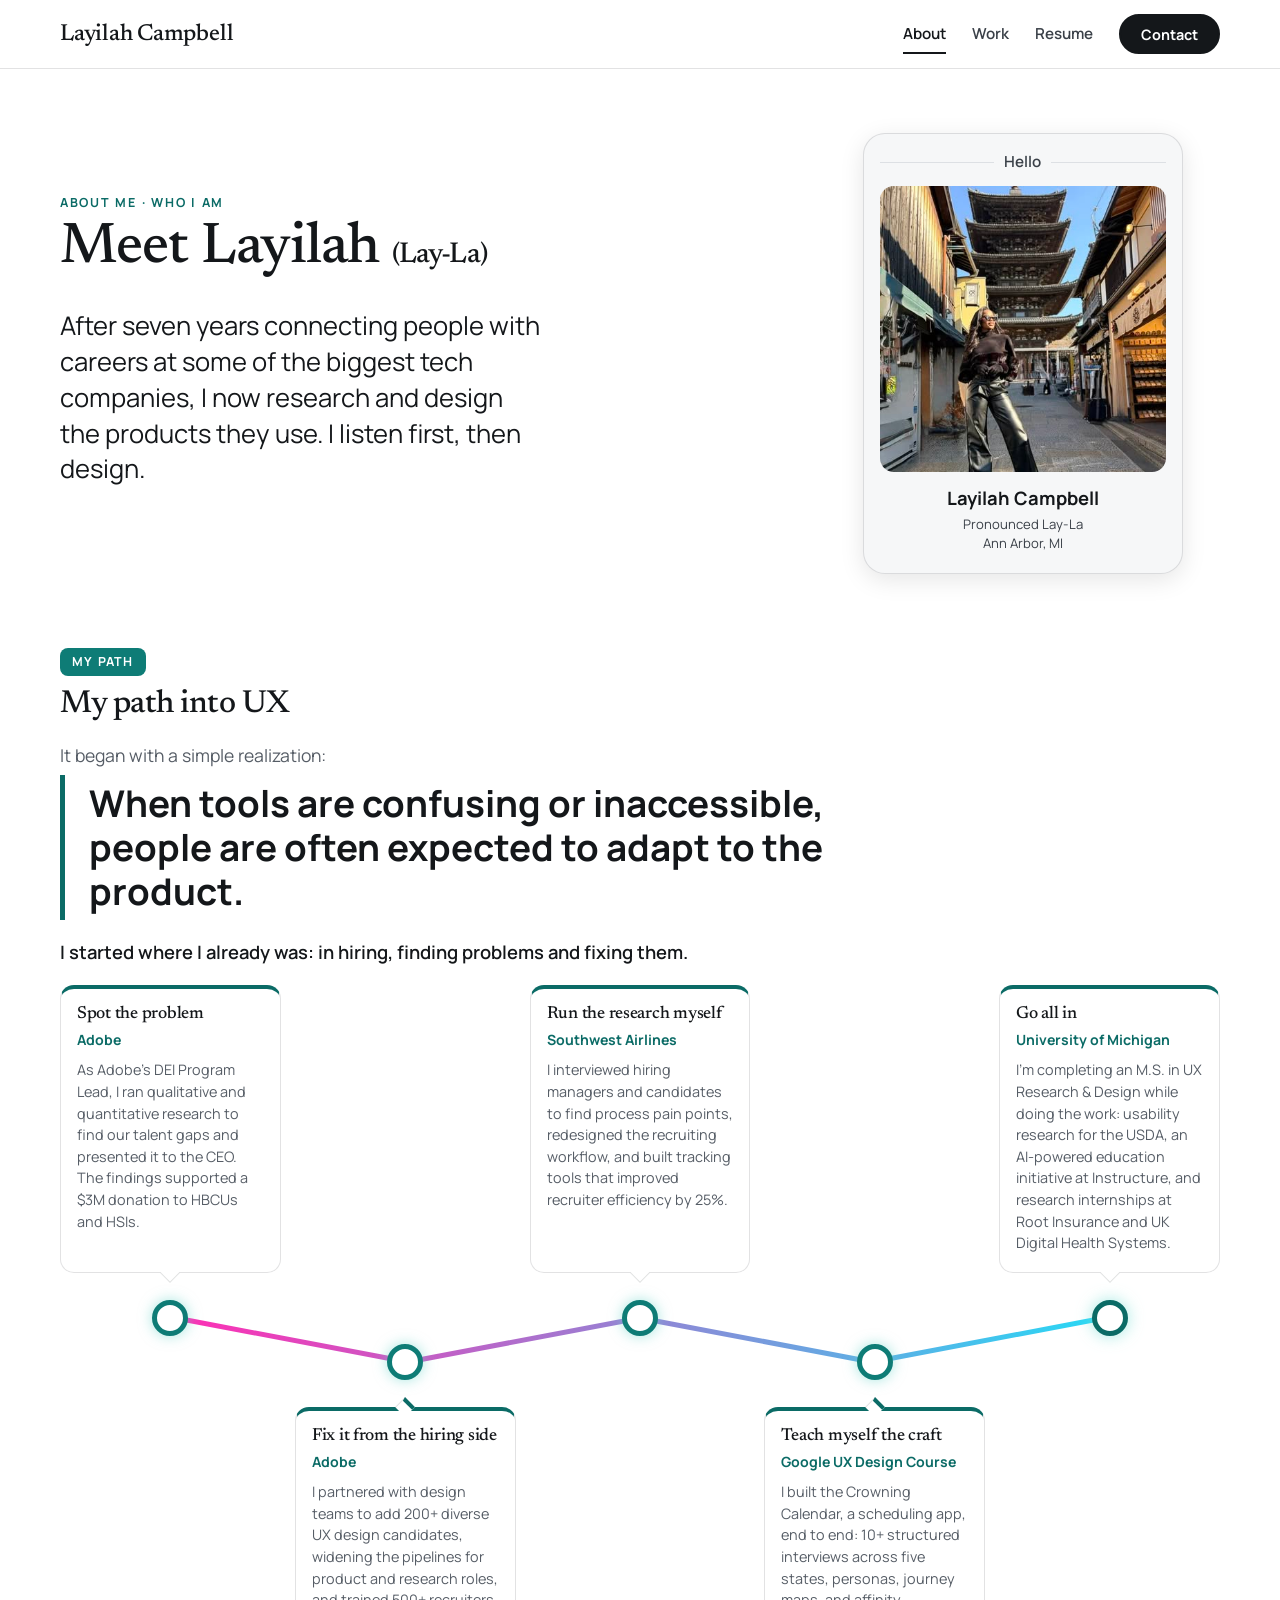
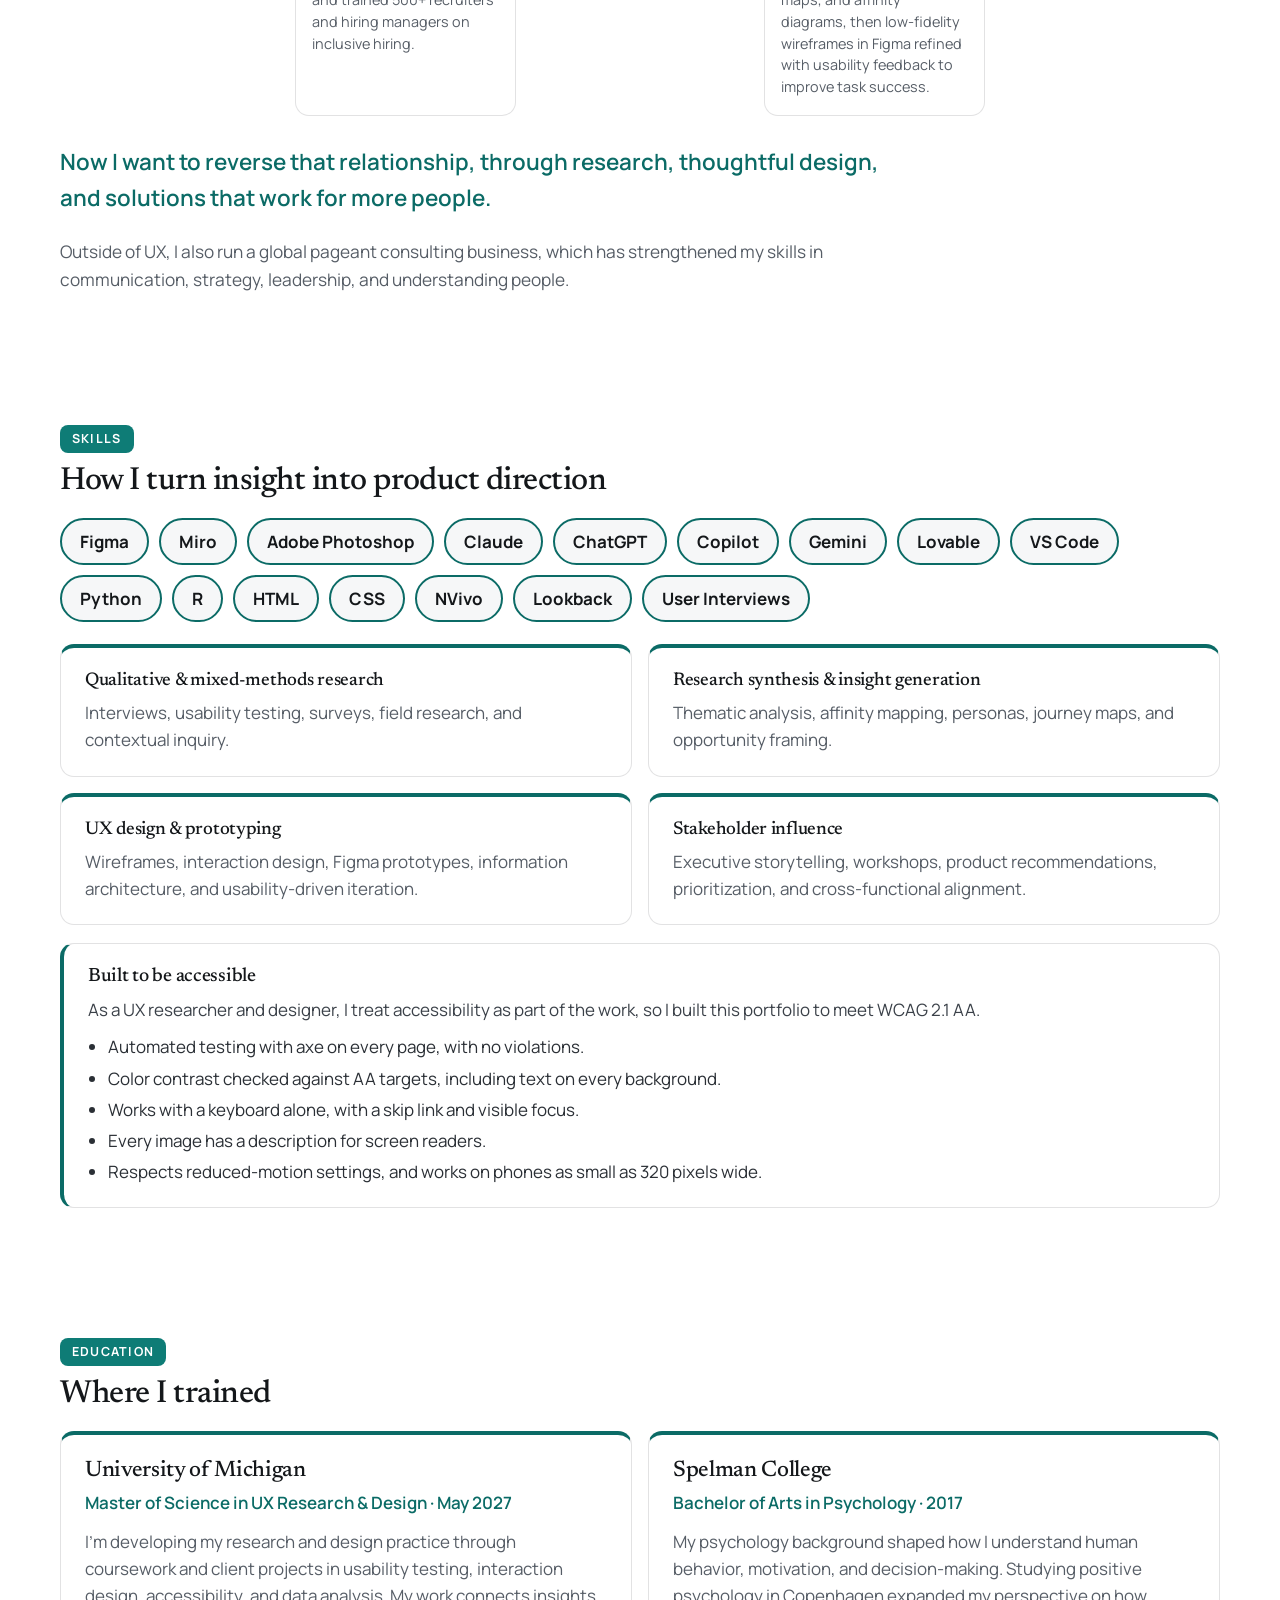
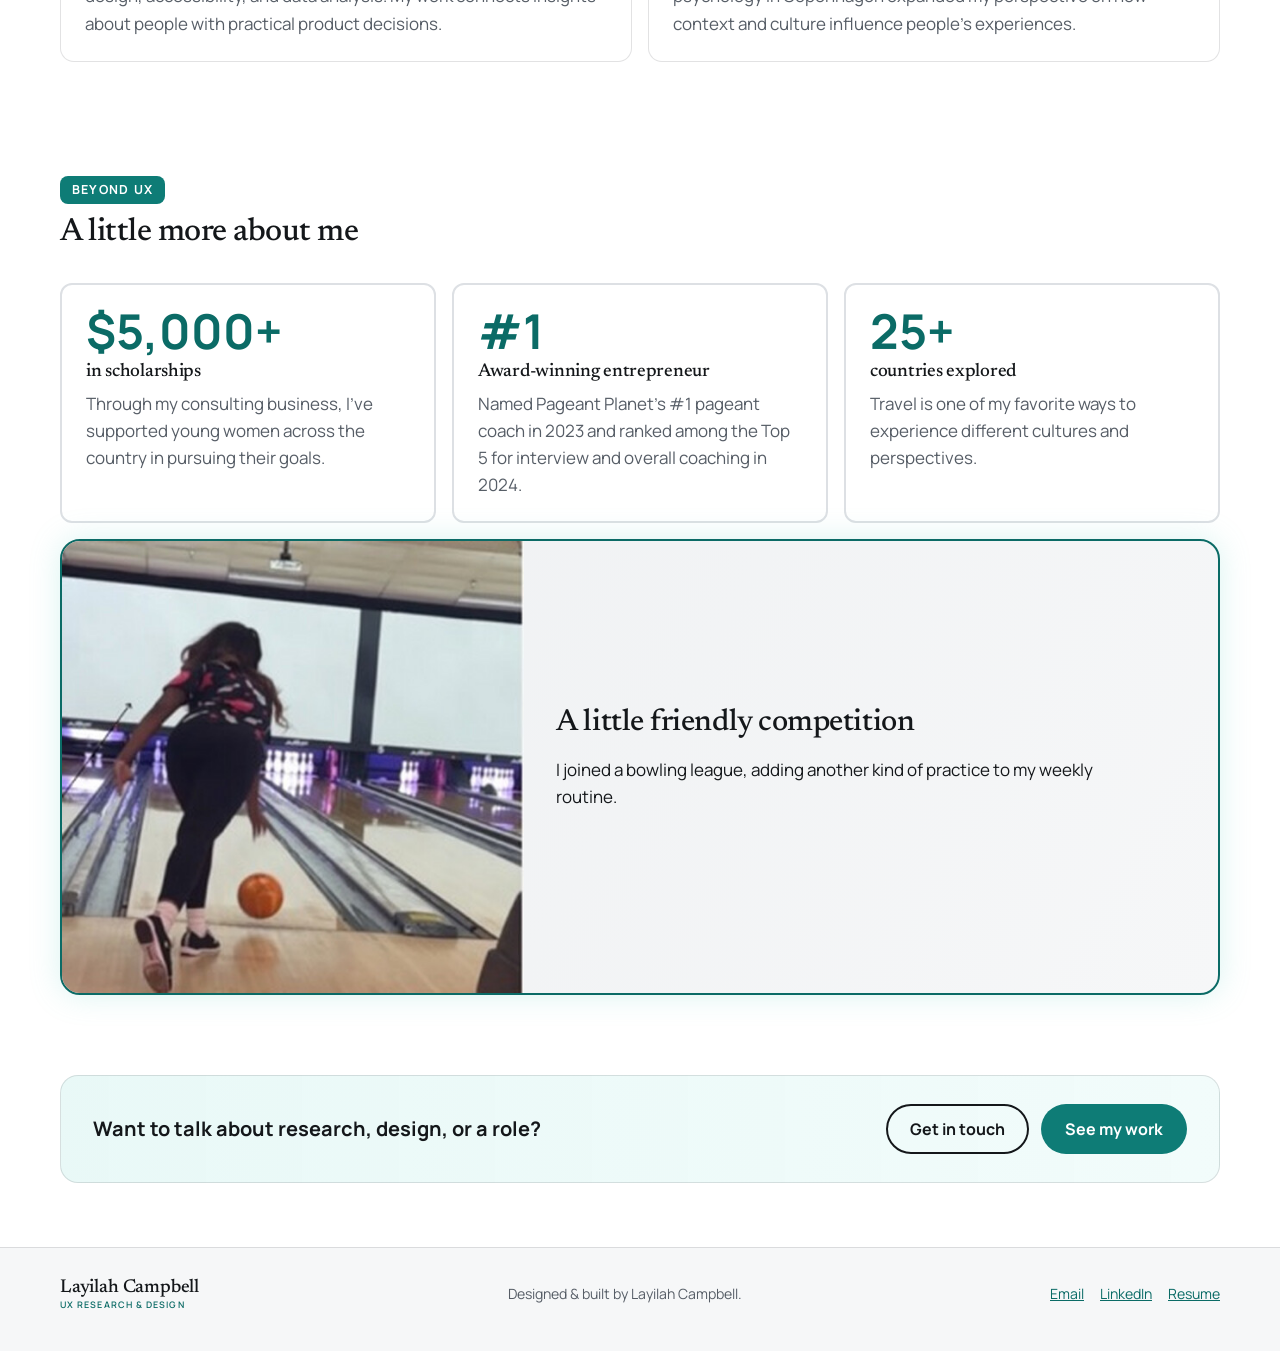
==== commit 537bdb37: "Add files via upload" ====
--- a/about.html
+++ b/about.html
@@ -9,12 +9,12 @@
   <meta property="og:site_name" content="Layilah Campbell">
   <meta property="og:title" content="About Layilah Campbell | UX Researcher &amp; Designer">
   <meta property="og:description" content="From seven years of recruiting at Google, Adobe and Meta to UX research and design. Learn how Layilah works.">
-  <meta property="og:image" content="https://layilahnasser.github.io/layilahcportfolio2026-/assets/img/og-card.jpg">
+  <meta property="og:image" content="https://layilahnasser.github.io/cleanportfolio/assets/img/og-card.jpg">
   <meta property="og:image:width" content="1200">
   <meta property="og:image:height" content="630">
   <meta property="og:image:alt" content="Layilah Campbell, UX research and design portfolio">
   <meta name="twitter:card" content="summary_large_image">
-  <meta name="theme-color" content="#0f1114">
+  <meta name="theme-color" content="#ffffff">
   <link rel="icon" href="assets/favicon.svg" type="image/svg+xml">
   <link rel="stylesheet" href="css/styles.css">
 </head>
--- a/css/styles.css
+++ b/css/styles.css
@@ -13,40 +13,18 @@
 @font-face { font-family: "Newsreader"; src: url("../assets/fonts/Newsreader-600.woff2") format("woff2"); font-weight: 600; font-display: swap; }
 
 :root {
-  --bg: #0f1114;
-  --bg-2: #14171b;
-  --panel: #1a1d22;
-  --panel-2: #22262c;
-  --line: rgba(255, 255, 255, 0.09);
-  --text: #f1efea;
-  --muted: #bdb9b0;          /* secondary text, 9:1+ on every panel */
-  --pink: #6ad4c9;          /* neon: text/glow on dark (5.8:1 on --bg) */
-  --pink-strong: #0e7c76;   /* fills behind white text (5.4:1) */
-  --pink-soft: #cdeee9;
-  --cyan: #7ee0d6;
-  --blue: #3aa59d;
-  --blue-strong: #0e6b66;   /* fills behind white text (6.8:1) */
-  --lane-light: #2f6f6a;
-  --gold: #e0b66b;
-  --wood-1: #d0915a;
-  --wood-2: #8a5a2f;
-  --strong: #ffffff;        /* headings and strong text */
-  --soft: #d3d0c8;          /* secondary text */
-  --soft-2: #e9e6df;        /* body text on panels */
-  --bd: #2e333b;            /* panel borders */
-  --accent: #7ee0d6;        /* links and accents (text) */
-  --gold-text: #ecc98a;
-  --inset: #121519;         /* inset panels */
-  --why-bg: #1f2a2b;
-  --why-bd: #3f8f88;
-  --why-label: #a7e6df;
-  --radius: 14px;
-  --maxw: 1160px;
-  --gutter: clamp(16px, 4vw, 40px);
+  --bg: #ffffff; --bg-2: #f6f7f8; --panel: #ffffff; --panel-2: #f6f7f8;
+  --line: rgba(20, 23, 26, 0.12); --text: #14171a; --muted: #565d66;
+  --pink: #0b6b66; --pink-strong: #0e7c76; --pink-soft: #0b5753;
+  --cyan: #0b6b66; --blue: #0b6b66; --blue-strong: #0b5753; --lane-light: #2f6f6a;
+  --gold: #b7791f; --wood-1: #d0915a; --wood-2: #8a5a2f;
+  --strong: #14171a; --soft: #3a4048; --soft-2: #2a2f35; --bd: #dde0e4;
+  --accent: #0b6b66; --gold-text: #7a4b00; --inset: #f6f7f8;
+  --why-bg: #eef7f6; --why-bd: #b9dcd8; --why-label: #0b5753;
+  --radius: 14px; --maxw: 1160px; --gutter: clamp(16px, 4vw, 40px);
   --font: "Manrope", system-ui, -apple-system, "Segoe UI", sans-serif;
   --script: "Newsreader", Georgia, "Times New Roman", serif;
-  /* neon tube look: white core, pink tube, dark edge, glow */
-  --neon-pink: none;
+  --serif: "Newsreader", Georgia, "Times New Roman", serif;
 }
 
 *,
@@ -168,13 +146,13 @@
 /* ---------- Profile card: photo, school and program ---------- */
 .player-card {
   position: relative; margin: 0; width: 100%; max-width: 340px; padding: 14px 16px 34px; text-align: center;
-  border-radius: 26px; background: linear-gradient(180deg, #111418, #111418);
+  border-radius: 26px; background: linear-gradient(180deg, #f6f7f8, #f6f7f8);
   border: 3px solid var(--cyan);
   box-shadow: 0 0 0 1px rgba(126, 224, 214, 0.35), 0 0 26px rgba(126, 224, 214, 0.55), 0 0 80px rgba(126, 224, 214, 0.22), inset 0 0 24px rgba(126, 224, 214, 0.14);
 }
 .pc-school { display: flex; align-items: center; gap: 10px; margin: 0 0 12px; font-weight: 700; font-size: 1.05rem; color: var(--strong); }
 .pc-school::before, .pc-school::after { content: ""; flex: 1; height: 2px; background: var(--pink); box-shadow: 0 0 8px var(--pink); }
-.pc-photo { aspect-ratio: 1 / 1; overflow: hidden; border: 3px solid var(--pink); border-radius: 14px; background: #111418; box-shadow: 0 0 16px rgba(106, 212, 201, 0.5); }
+.pc-photo { aspect-ratio: 1 / 1; overflow: hidden; border: 3px solid var(--pink); border-radius: 14px; background: #f6f7f8; box-shadow: 0 0 16px rgba(106, 212, 201, 0.5); }
 .pc-photo img { width: 100%; height: 100%; object-fit: cover; object-position: 50% 25%; }
 .pc-info { display: flex; flex-direction: column; gap: 2px; margin-top: 12px; }
 .pc-info strong { font-size: 1.15rem; color: var(--strong); }
@@ -189,7 +167,7 @@
   border: 1px solid rgba(255, 255, 255, 0.1);
   background:
     radial-gradient(ellipse 60% 70% at 14% 42%, rgba(60, 140, 130, 0.3), transparent 70%),
-    linear-gradient(105deg, #0f1114 0%, #111418 55%, #111418 100%);
+    linear-gradient(105deg, #f6f7f8 0%, #f6f7f8 55%, #f6f7f8 100%);
 }
 .hero::before { /* speed streaks behind the headline */
   content: ""; position: absolute; inset: 0; z-index: -1; pointer-events: none;
@@ -240,7 +218,7 @@
 /* ---------- Project table (Project / Focus / Approach / Case study) ---------- */
 .scoreboard {
   --cols: minmax(270px, 2.2fr) 1.1fr 1.5fr 200px;
-  background: linear-gradient(180deg, var(--inset), #111418); border: 2px solid var(--bd); border-radius: 18px; overflow: hidden;
+  background: linear-gradient(180deg, var(--inset), #f6f7f8); border: 2px solid var(--bd); border-radius: 18px; overflow: hidden;
   box-shadow: 0 20px 60px rgba(0, 0, 0, 0.5), 0 0 40px rgba(60, 140, 130, 0.15);
 }
 .sb-head, .sb-row { display: grid; grid-template-columns: var(--cols); align-items: center; }
@@ -286,7 +264,7 @@
 .tablet-row { display: grid; grid-template-columns: repeat(4, 1fr); gap: 14px; }
 .tablet {
   display: flex; flex-direction: column; gap: 2px; padding: 18px 18px 20px; border-radius: 14px; text-decoration: none; color: var(--text);
-  background: linear-gradient(160deg, #1d2026, var(--inset)); border: 2px solid var(--bd); transform: perspective(600px) rotateY(0deg);
+  background: linear-gradient(160deg, #eef0f2, var(--inset)); border: 2px solid var(--bd); transform: perspective(600px) rotateY(0deg);
   transition: transform 0.2s, border-color 0.2s, box-shadow 0.2s;
 }
 .tablet:hover { border-color: var(--pink); box-shadow: 0 0 20px rgba(106, 212, 201, 0.3); transform: translateY(-3px); }
@@ -445,7 +423,7 @@
 .more-v { margin: 0; font-size: clamp(2.2rem, 4vw, 3rem); line-height: 1; font-weight: 700; color: var(--cyan); text-shadow: 0 0 18px rgba(126, 224, 214, 0.35); }
 .more h3 { margin: 6px 0 8px; font-size: 1.15rem; }
 .more p:last-child { margin: 0; color: var(--muted); }
-.league { position: relative; display: grid; grid-template-columns: minmax(200px, 0.8fr) 1.2fr; gap: 0; overflow: hidden; border-radius: 20px; background: linear-gradient(120deg, #1d2026, var(--inset)); border: 2px solid var(--pink); box-shadow: 0 0 30px rgba(106, 212, 201, 0.25); }
+.league { position: relative; display: grid; grid-template-columns: minmax(200px, 0.8fr) 1.2fr; gap: 0; overflow: hidden; border-radius: 20px; background: linear-gradient(120deg, #eef0f2, var(--inset)); border: 2px solid var(--pink); box-shadow: 0 0 30px rgba(106, 212, 201, 0.25); }
 .league-photo { margin: 0; min-height: 260px; }
 .league-photo img { width: 100%; height: 100%; object-fit: cover; }
 .league-body { position: relative; align-self: center; padding: 28px 32px; }
@@ -510,7 +488,7 @@
 
 /* ---------- Frame strip (case study progress scorecard) ---------- */
 .fstrip-nav { position: sticky; top: 59px; z-index: 6; margin: 6px 0 26px; }
-.fstrip { list-style: none; margin: 0; padding: 0; display: grid; grid-template-columns: repeat(7, 1fr); border: 2px solid var(--bd); border-radius: 14px; overflow: hidden; background: #101317; box-shadow: 0 8px 24px rgba(0, 0, 0, 0.45); }
+.fstrip { list-style: none; margin: 0; padding: 0; display: grid; grid-template-columns: repeat(7, 1fr); border: 2px solid var(--bd); border-radius: 14px; overflow: hidden; background: #ffffff; box-shadow: 0 8px 24px rgba(0, 0, 0, 0.45); }
 .fcell { border-left: 1px solid var(--line); }
 .fcell:first-child { border-left: 0; }
 .fcell a { display: block; text-align: center; text-decoration: none; color: var(--muted); }
@@ -536,7 +514,7 @@
 
 /* ---------- Stat readouts under the home photo card ---------- */
 .hero-card-col { display: flex; flex-direction: column; align-items: stretch; width: 100%; max-width: 340px; }
-.statbar { display: grid; grid-auto-flow: column; grid-auto-columns: 1fr; margin: 30px 0 0; border: 2px solid var(--bd); border-radius: 14px; overflow: hidden; background: #101317; }
+.statbar { display: grid; grid-auto-flow: column; grid-auto-columns: 1fr; margin: 30px 0 0; border: 2px solid var(--bd); border-radius: 14px; overflow: hidden; background: #ffffff; }
 .statbar-i { padding: 12px 8px; text-align: center; border-left: 1px solid var(--line); }
 .statbar-i:first-child { border-left: 0; }
 .statbar dd { margin: 0; font-size: 1.6rem; font-weight: 700; line-height: 1.1; color: var(--cyan); text-shadow: 0 0 12px rgba(126, 224, 214, 0.4); }
@@ -566,7 +544,7 @@
 /* ---------- Concise research layout ---------- */
 .glance { font-size: 1.15rem; margin: 0 0 12px; }
 .chips { list-style: none; display: flex; flex-wrap: wrap; gap: 8px; padding: 0; margin: 0 0 16px; }
-.chip { background: #1f2329; border: 1px solid #3a4048; border-radius: 999px; padding: 6px 14px; font-size: 0.95rem; color: var(--strong); }
+.chip { background: #f6f7f8; border: 1px solid #3a4048; border-radius: 999px; padding: 6px 14px; font-size: 0.95rem; color: var(--strong); }
 .glance-grid { display: grid; gap: 14px; margin: 8px 0 16px; align-items: start; }
 .glance-grid--2 { grid-template-columns: repeat(2, 1fr); }
 .glance-grid--3 { grid-template-columns: repeat(3, 1fr); }
@@ -578,7 +556,7 @@
 .concept { margin: 0; background: var(--panel); border: 2px solid var(--bd); border-radius: 14px; overflow: hidden; display: flex; flex-direction: column; }
 .concept-img .shot { margin: 0; border: 0; border-radius: 0; padding: 0; }
 .concept figcaption { padding: 10px 12px; display: grid; gap: 6px; font-size: 0.95rem; }
-.concept .heard { background: #1f2329; border-radius: 8px; padding: 6px 8px; font-size: 0.85rem; }
+.concept .heard { background: #f6f7f8; border-radius: 8px; padding: 6px 8px; font-size: 0.85rem; }
 .more { margin-top: 14px; border: 2px solid var(--bd); border-radius: 12px; background: rgba(255,255,255,0.02); }
 .more > summary { cursor: pointer; padding: 10px 16px; font-weight: 700; color: var(--cyan, var(--accent)); }
 .more > summary:focus-visible { outline: 3px solid var(--gold-text); outline-offset: 2px; }
@@ -617,12 +595,12 @@
 .rack-head .rack-lane { margin: 0 0 2px; }
 .rack-ballwrap { position: relative; flex: none; width: 54px; height: 54px; display: block; }
 .rack-ballwrap .rack-ball { position: absolute; inset: 0; width: 100%; height: 100%; transition: transform 0.6s cubic-bezier(0.25, 0.6, 0.35, 1); filter: drop-shadow(0 6px 10px rgba(0, 0, 0, 0.55)); }
-.rack-num { position: absolute; inset: 0; display: grid; place-items: center; padding-top: 14px; font-size: 1.15rem; font-weight: 700; color: #111418; pointer-events: none; }
+.rack-num { position: absolute; inset: 0; display: grid; place-items: center; padding-top: 14px; font-size: 1.15rem; font-weight: 700; color: #f6f7f8; pointer-events: none; }
 .rack-card:hover .rack-ballwrap .rack-ball, .rack-card:focus-visible .rack-ballwrap .rack-ball { transform: rotate(240deg); }
 @media (prefers-reduced-motion: reduce) { .rack-ballwrap .rack-ball { transition: none; } }
 
 .rack-ballwrap .rack-ball { border-radius: 50%; background: radial-gradient(circle at 32% 28%, rgba(255,255,255,0.6) 0 6%, transparent 18%), radial-gradient(circle at 40% 35%, color-mix(in srgb, var(--ball) 70%, #fff), var(--ball) 55%, color-mix(in srgb, var(--ball) 55%, #000)); position: absolute; }
-.rack-ballwrap .rack-ball i { position: absolute; width: 13%; height: 13%; border-radius: 50%; background: #111418; box-shadow: inset 0 1px 2px #000; }
+.rack-ballwrap .rack-ball i { position: absolute; width: 13%; height: 13%; border-radius: 50%; background: #f6f7f8; box-shadow: inset 0 1px 2px #000; }
 .rack-ballwrap .rack-ball i:nth-child(1) { left: 36%; top: 26%; }
 .rack-ballwrap .rack-ball i:nth-child(2) { left: 54%; top: 22%; }
 .rack-ballwrap .rack-ball i:nth-child(3) { left: 46%; top: 42%; }
@@ -650,7 +628,7 @@
 .rack--featured .rack-card { border-color: color-mix(in srgb, var(--ball) 55%, var(--bd)); box-shadow: 0 0 28px color-mix(in srgb, var(--ball) 22%, transparent); }
 .rack--featured .rack-media { aspect-ratio: 16 / 9; }
 .work-rows { display: grid; gap: 12px; }
-.work-row { display: grid; grid-template-columns: 150px 1fr auto; gap: 18px; align-items: center; background: #171a1f; border: 2px solid var(--bd); border-radius: 16px; padding: 12px 18px 12px 12px; text-decoration: none; color: var(--text); transition: border-color 0.2s; }
+.work-row { display: grid; grid-template-columns: 150px 1fr auto; gap: 18px; align-items: center; background: #f6f7f8; border: 2px solid var(--bd); border-radius: 16px; padding: 12px 18px 12px 12px; text-decoration: none; color: var(--text); transition: border-color 0.2s; }
 .work-row:hover, .work-row:focus-visible { border-color: var(--ball); outline: none; }
 .work-row-img { height: 84px; border-radius: 10px; overflow: hidden; background: var(--inset); }
 .work-row-img img { width: 100%; height: 100%; object-fit: cover; object-position: top; display: block; }
@@ -728,7 +706,7 @@
 .strikes-h { margin: 22px 0 10px; font-size: 0.85rem; letter-spacing: 0.14em; text-transform: uppercase; color: var(--gold-text); }
 .strikes { list-style: none; counter-reset: s; display: grid; gap: 12px; padding: 0; margin: 0 0 14px; }
 .strike { position: relative; display: grid; grid-template-columns: 64px 1fr; gap: 16px; align-items: center; padding: 14px 18px 14px 14px; border-radius: 16px; background: linear-gradient(90deg, rgba(106, 212, 201, 0.16), rgba(106, 212, 201, 0.03) 60%), var(--panel); border: 2px solid #3a4048; border-left: 6px solid var(--pink, #6ad4c9); box-shadow: 0 0 24px rgba(106, 212, 201, 0.12); }
-.strike-x { display: grid; place-items: center; width: 56px; height: 56px; border-radius: 12px; font-family: Damion, cursive; font-size: 2.6rem; line-height: 1; color: var(--pink, #6ad4c9); background: #111418; border: 2px solid var(--pink, #6ad4c9); text-shadow: 0 0 14px rgba(106, 212, 201, 0.8); box-shadow: inset 0 0 12px rgba(106, 212, 201, 0.25); }
+.strike-x { display: grid; place-items: center; width: 56px; height: 56px; border-radius: 12px; font-family: Damion, cursive; font-size: 2.6rem; line-height: 1; color: var(--pink, #6ad4c9); background: #f6f7f8; border: 2px solid var(--pink, #6ad4c9); text-shadow: 0 0 14px rgba(106, 212, 201, 0.8); box-shadow: inset 0 0 12px rgba(106, 212, 201, 0.25); }
 .strike-n { display: block; font-size: 0.72rem; font-weight: 700; letter-spacing: 0.14em; text-transform: uppercase; color: var(--cyan, var(--accent)); }
 .strike h4 { margin: 2px 0 4px; font-size: 1.15rem; color: var(--strong); }
 .strike p { margin: 0; font-size: 1rem; color: var(--text); line-height: 1.5; }
@@ -900,3 +878,182 @@
 .sb-h small { font-size: 0.8rem; color: var(--muted); letter-spacing: 0.1em; }
 .sb-h { align-items: flex-start; }
 .rack-num, .rack-ballwrap .rack-num { padding-top: 0; font-size: 1.05rem; }
+
+/* ==========================================================================
+   Clean layer: white, calm, image-led. One teal accent.
+   ========================================================================== */
+body { background: #fff; color: var(--text); font-family: var(--font); }
+h1, h2, h3, .h-md { font-family: var(--serif); font-weight: 500; letter-spacing: -0.015em; color: var(--text); -webkit-text-stroke: 0 !important; text-shadow: none !important; transform: none !important; }
+.eyebrow { font: 700 .78rem var(--font); letter-spacing: .14em; text-transform: uppercase; color: var(--pink); -webkit-text-stroke: 0 !important; text-shadow: none !important; }
+a:focus-visible, button:focus-visible, summary:focus-visible { outline: 3px solid var(--text); outline-offset: 3px; }
+.ball, .rack-ballwrap, .sb-ball, .logo-mono { display: none !important; }
+.hud { position: sticky; top: 0; z-index: 50; background: rgba(255,255,255,.94); backdrop-filter: blur(10px); border-bottom: 1px solid var(--line); padding: 8px var(--gutter); }
+.hud-pill { background: transparent; border: 0; color: var(--text); font-weight: 600; box-shadow: none; border-radius: 8px; }
+.hud-pill:hover { background: var(--bg-2); } .hud-pill.is-active { background: var(--text); color: #fff; box-shadow: none; }
+.footer { background: var(--bg-2); border-top: 1px solid var(--line); }
+.btn--pink { background: var(--pink-strong); color: #fff; box-shadow: none; } .btn--pink:hover { background: #0b5753; box-shadow: none; }
+.btn--ghost { border-color: var(--text); color: var(--text); } .btn--ghost:hover { background: var(--bg-2); }
+.frame-no { background: var(--text); color: #fff; box-shadow: inset 4px 0 0 var(--ball); padding-left: 14px; }
+.player-card, [class*="player-card"] { box-shadow: 0 6px 24px rgba(0,0,0,.1) !important; }
+.page-head h1 { font-size: clamp(2.2rem, 5vw, 3.6rem); line-height: 1.05; }
+
+main > .cl-hero, main > .cl-work, main > .cl-about { width: min(var(--maxw), 100% - 2 * var(--gutter)); margin-inline: auto; }
+.cl-hero { padding: clamp(48px, 9vw, 120px) 0 clamp(36px, 6vw, 72px); max-width: 880px; margin-inline: auto 0 !important; margin-left: max(var(--gutter), calc((100% - var(--maxw)) / 2)) !important; }
+.cl-eyebrow { margin: 0 0 18px; font: 700 .78rem var(--font); letter-spacing: .14em; text-transform: uppercase; color: var(--pink); }
+.cl-hero h1 { margin: 0 0 20px; font-size: clamp(2.8rem, 7.4vw, 5.6rem); line-height: 1; }
+.cl-lede { margin: 0 0 28px; max-width: 36em; font-size: clamp(1.1rem, 1.8vw, 1.3rem); line-height: 1.55; color: var(--soft); }
+.cl-ctas { display: flex; flex-wrap: wrap; gap: 12px; margin-bottom: 40px; }
+.cl-btn { display: inline-flex; align-items: center; min-height: 48px; padding: 0 24px; border-radius: 999px; background: var(--text); color: #fff; font: 700 .95rem var(--font); text-decoration: none; border: 2px solid var(--text); }
+.cl-btn:hover { background: var(--pink-strong); border-color: var(--pink-strong); } .cl-btn--line { background: transparent; color: var(--text); } .cl-btn--line:hover { background: var(--bg-2); color: var(--text); border-color: var(--text); }
+.cl-stats { display: flex; flex-wrap: wrap; gap: 14px 44px; margin: 0; padding-top: 26px; border-top: 1px solid var(--line); }
+.cl-stats div { display: flex; flex-direction: column-reverse; } .cl-stats dd { margin: 0; font: 500 2.4rem/1 var(--serif); } .cl-stats dt { font-size: .85rem; color: var(--muted); font-weight: 600; margin-top: 4px; }
+
+.cl-work { padding: 20px 0 clamp(40px, 6vw, 80px); } .cl-work h2 { margin: 0 0 22px; font-size: clamp(1.8rem, 3.4vw, 2.6rem); }
+.cl-grid { list-style: none; margin: 0; padding: 0; display: grid; grid-template-columns: repeat(2, 1fr); gap: 40px 28px; }
+.cl-card { display: flex; flex-direction: column; gap: 14px; } .cl-card--lead { grid-column: 1 / -1; display: grid; grid-template-columns: 1.3fr 1fr; gap: 32px; align-items: center; }
+.cl-card-img { display: block; aspect-ratio: 16 / 10; background: var(--bg-2); border: 1px solid var(--line); border-radius: 14px; overflow: hidden; } .cl-card-img img { width: 100%; height: 100%; object-fit: contain; transition: transform .4s; } .cl-card:hover .cl-card-img img { transform: scale(1.025); }
+.cl-meta { margin: 0 0 6px; font: 700 .76rem var(--font); letter-spacing: .12em; text-transform: uppercase; color: var(--pink); }
+.cl-card h3 { margin: 0 0 8px; font-size: clamp(1.5rem, 2.4vw, 2rem); line-height: 1.1; } .cl-card--lead h3 { font-size: clamp(2rem, 3.6vw, 3rem); }
+.cl-card h3 a { color: var(--text); text-decoration: none; } .cl-card h3 a:hover { text-decoration: underline; text-underline-offset: 5px; }
+.cl-card-tx p { margin: 0 0 12px; color: var(--soft); line-height: 1.5; } .cl-card-tx .cl-meta { color: var(--pink); }
+.cl-more { font: 700 .92rem var(--font); color: var(--text); text-underline-offset: 5px; }
+.cl-about { display: grid; grid-template-columns: 220px 1fr; gap: 36px; align-items: center; padding: clamp(32px, 5vw, 56px); margin-bottom: 40px; background: var(--bg-2); border-radius: 22px; }
+.cl-about img { width: 100%; aspect-ratio: 1; object-fit: cover; object-position: center 12%; border-radius: 50%; } .cl-about h2 { margin: 0 0 10px; font-size: clamp(1.7rem, 3vw, 2.4rem); } .cl-about p { margin: 0 0 18px; max-width: 38em; line-height: 1.55; color: var(--soft); }
+@media (max-width: 800px) { .cl-card--lead { grid-template-columns: 1fr; gap: 14px; } .cl-grid { grid-template-columns: 1fr; } .cl-about { grid-template-columns: 1fr; } .cl-about img { max-width: 160px; } }
+@media (prefers-reduced-motion: reduce) { .cl-card-img img { transition: none; } }
+
+/* light-theme fixes for leftover dark literals */
+.rack-lane { color: var(--muted) !important; }
+.frame-pill { background: var(--pink-strong); color: #fff; }
+.chip, .concept .heard { background: var(--bg-2); border-color: var(--bd); color: var(--text); }
+.fstrip { background: #fff; box-shadow: 0 4px 14px rgba(0,0,0,.08); }
+.fn { background: var(--bg-2); color: var(--text); }
+.fcell[data-state="now"] { background: var(--pink-strong); }
+.fcell[data-state="now"] .fn { background: var(--pink-strong); color: #fff; }
+.fcell[data-state="now"] .fm::before { color: #fff; }
+.fcell[data-state="todo"] .fm::before { color: #6b727b; }
+.fcell[data-state="done"] .fm::before { text-shadow: none; }
+.fcell a:hover { background: rgba(0,0,0,.05); }
+.ds-n { background: var(--pink-strong); color: #fff; }
+.jdot b { color: #fff; }
+.lb-bar button:hover, .lb-bar button:focus-visible, .expand-all:hover, .expand-all:focus-visible { background: var(--text); color: #fff; }
+.work-row-tx .rack-lane, .rack-head .rack-lane { color: var(--muted) !important; }
+
+/* ---- Design update: nav, hero image, proof row, case-study order, progress ---- */
+.hud { padding: 0; }
+.nv-bar { max-width: var(--maxw); margin: 0 auto; padding: 14px var(--gutter); display: flex; align-items: center; justify-content: space-between; gap: 16px; flex-wrap: wrap; }
+.nv-brand { font: 500 1.45rem var(--serif); letter-spacing: -.01em; color: var(--text); text-decoration: none; }
+.nv-nav ul { display: flex; align-items: center; gap: 6px 26px; list-style: none; margin: 0; padding: 0; flex-wrap: wrap; }
+.nv-link { display: inline-block; padding: 8px 0; font: 600 .95rem var(--font); color: var(--soft); text-decoration: none; border-bottom: 2px solid transparent; }
+.nv-link:hover { color: var(--text); border-bottom-color: var(--line); } .nv-link.is-active { color: var(--text); border-bottom-color: var(--text); }
+.nv-cta { display: inline-flex; align-items: center; min-height: 40px; padding: 0 20px; border-radius: 999px; background: var(--text); color: #fff; font: 700 .9rem var(--font); text-decoration: none; border: 2px solid var(--text); }
+.nv-cta:hover { background: var(--pink-strong); border-color: var(--pink-strong); } .nv-cta.is-active { box-shadow: 0 0 0 3px #fff, 0 0 0 5px var(--text); }
+.fstrip-nav { top: 66px; }
+@media (max-width: 640px) { .nv-bar { padding: 10px var(--gutter); } .nv-brand { font-size: 1.2rem; } .nv-nav ul { gap: 4px 16px; } .fstrip-nav { top: 100px; } }
+
+main > .cl-hero { max-width: none; margin-left: auto !important; display: grid; grid-template-columns: 1.05fr 1fr; gap: clamp(24px, 5vw, 64px); align-items: center; padding: clamp(36px, 6vw, 80px) 0 clamp(20px, 3vw, 36px); width: min(var(--maxw), 100% - 2 * var(--gutter)); }
+.cl-hero h1 { font-size: clamp(2.6rem, 6vw, 4.8rem); }
+.cl-hero-fig { margin: 0; } .cl-hero-fig a { display: block; border-radius: 18px; overflow: hidden; border: 1px solid var(--line); box-shadow: 0 18px 50px rgba(20,23,26,.14); } .cl-hero-fig img { display: block; width: 100%; aspect-ratio: 4 / 3; object-fit: cover; transition: transform .5s; } .cl-hero-fig a:hover img { transform: scale(1.03); }
+.cl-hero-fig figcaption { margin-top: 10px; font: italic 400 .92rem var(--serif); color: var(--muted); }
+@media (max-width: 860px) { main > .cl-hero { grid-template-columns: 1fr; } }
+main > .cl-proof { width: min(var(--maxw), 100% - 2 * var(--gutter)); margin: 0 auto clamp(30px, 5vw, 56px); padding: 26px 0; border-top: 1px solid var(--line); border-bottom: 1px solid var(--line); display: grid; grid-template-columns: auto 1fr; gap: 20px 56px; align-items: center; }
+.cl-proof .cl-stats { border: 0; padding: 0; gap: 14px 40px; } .cl-proof .cl-stats dd { font-size: 3rem; } 
+.cl-facts { list-style: none; margin: 0; padding: 0; display: grid; grid-template-columns: repeat(3, 1fr); gap: 20px; } .cl-facts li { display: flex; flex-direction: column; gap: 4px; } .cl-facts b { font: 500 1.9rem/1 var(--serif); color: var(--pink); } .cl-facts span { font-size: .92rem; line-height: 1.4; color: var(--soft); }
+.cl-with { grid-column: 1 / -1; margin: 0; padding-top: 16px; border-top: 1px dashed var(--line); font-size: .92rem; color: var(--muted); } .cl-with b { color: var(--text); }
+@media (max-width: 860px) { main > .cl-proof { grid-template-columns: 1fr; } .cl-facts { grid-template-columns: 1fr; } }
+.cl-work { padding-top: 0; }
+
+/* case study: image first, compact facts */
+.case-hero .shot--hero { margin: 22px 0 18px; }
+.case-meta { margin-top: 0; }
+.fprog { position: absolute; left: 0; bottom: 0; height: 3px; width: 0; background: var(--pink-strong); z-index: 3; pointer-events: none; }
+.fstrip-nav { position: sticky; }
+.nv-bar { width: min(var(--maxw), 100% - 2 * var(--gutter)); padding-inline: 0; }
+main > .cl-hero { margin-left: auto !important; margin-right: auto !important; }
+.cl-hero-fig img { aspect-ratio: auto; object-fit: contain; background: #ff7133; }
+.case-hero .shot--hero img { max-height: 440px; width: 100%; object-fit: cover; object-position: top; }
+.case-hero .shot--hero.shot--phone img, .case-hero .shot--hero img[src*="crown"] { object-fit: contain; background: #f6f7f8; }
+.cl-stats div { flex-direction: column; }
+
+/* Full-width project bands */
+.cl-work { display: block; }
+.cl-work h2 { margin-bottom: 8px; }
+.cl-band { display: grid; grid-template-columns: 1.25fr 1fr; gap: clamp(24px, 5vw, 64px); align-items: center; padding: clamp(28px, 4vw, 52px) 0; border-top: 1px solid var(--line); }
+.cl-band.is-flip .cl-band-img { order: 2; }
+.cl-band-img { display: block; aspect-ratio: 16 / 10; border-radius: 18px; overflow: hidden; border: 1px solid var(--line); background: var(--bg-2); }
+.cl-band-img img { width: 100%; height: 100%; object-fit: cover; transition: transform .5s; }
+.cl-band:hover .cl-band-img img { transform: scale(1.025); }
+.cl-band-img img[src*="crown"], .cl-band-img img[src*="milk"] { object-fit: contain; }
+.cl-band-tx h3 { margin: 0 0 12px; font: 500 clamp(2rem, 3.8vw, 3.2rem)/1.05 var(--serif); }
+.cl-band-tx h3 a { color: var(--text); text-decoration: none; } .cl-band-tx h3 a:hover { text-decoration: underline; text-underline-offset: 6px; }
+.cl-band-tx p { margin: 0 0 14px; color: var(--soft); line-height: 1.55; font-size: 1.05rem; }
+.cl-band-tx .cl-result { padding-left: 14px; border-left: 3px solid var(--pink-strong); font-size: .98rem; }
+@media (max-width: 800px) { .cl-band { grid-template-columns: 1fr; } .cl-band.is-flip .cl-band-img { order: 0; } }
+@media (prefers-reduced-motion: reduce) { .cl-band-img img { transition: none; } }
+.cl-band-img img[src*="root"] { object-fit: contain; background: #ff7133; }
+
+/* ---- Creative home: handwriting, research wall, process line ---- */
+@font-face { font-family: "Caveat"; src: url("../assets/fonts/caveat-latin-700-normal.woff2") format("woff2"); font-weight: 700; font-display: swap; }
+main > .cl-hero { grid-template-columns: 1fr 1.02fr; align-items: center; padding-top: clamp(50px, 6vw, 84px); }
+.cl-hero-tx { position: relative; }
+.cl-hi { position: absolute; top: -40px; left: 0; margin: 0; font: 700 1.7rem/1 "Caveat", cursive; color: #a33a18; transform: rotate(-2deg); display: flex; align-items: flex-start; gap: 4px; }
+.cl-hi svg { width: 52px; height: 36px; margin-top: 12px; }
+.cl-ux { position: relative; white-space: nowrap; } .cl-ux svg { position: absolute; left: -2%; bottom: -.12em; width: 104%; height: .22em; color: var(--pink-strong); }
+.cl-hero h1 { margin-top: 6px; }
+.cl-board { position: relative; height: clamp(380px, 38vw, 470px); border-radius: 22px; background: var(--bg-2) radial-gradient(#d6dade 1.3px, transparent 1.3px) 0 0 / 22px 22px; border: 1px solid var(--line); overflow: hidden; }
+.cl-board-k { position: absolute; left: 24px; top: 18px; margin: 0; font: 700 .75rem var(--font); letter-spacing: .14em; text-transform: uppercase; color: var(--pink); z-index: 1; }
+.cl-board ul { list-style: none; margin: 0; padding: 0; }
+.sn { position: absolute; left: var(--x); top: var(--y); width: 28%; min-width: 130px; padding: 12px 12px 10px; cursor: grab; touch-action: none; user-select: none; transform: rotate(var(--r)); box-shadow: 0 2px 3px rgba(0,0,0,.2), 0 10px 18px rgba(0,0,0,.14); transition: box-shadow .2s; color: #2a2620; }
+.sn.is-lift { cursor: grabbing; box-shadow: 0 4px 6px rgba(0,0,0,.2), 0 22px 30px rgba(0,0,0,.22); }
+.sn i { position: absolute; left: 50%; top: -7px; width: 14px; height: 14px; margin-left: -7px; border-radius: 50%; background: #d92d20; box-shadow: 0 2px 3px rgba(0,0,0,.35); }
+.sn b { display: block; font: 500 2.2rem/1 var(--serif); margin-bottom: 2px; } .sn span { display: block; font: 700 .86rem/1.3 var(--font); } .sn .sn-t { font-size: 1.05rem; margin-top: 4px; } .sn small { display: block; margin-top: 8px; font: 500 .74rem var(--font); color: #3a362f; }
+.sn--y { background: #f7e07a; } .sn--g { background: #b9dfa4; } .sn--p { background: #f4b6c6; } .sn--b { background: #a9d1f0; } .sn--o { background: #f7c28b; }
+.cl-drag { position: absolute; right: 22px; bottom: 14px; margin: 0; font: 700 1.2rem "Caveat", cursive; color: #a33a18; transform: rotate(-2deg); }
+@media (max-width: 860px) { .cl-hi { position: static; margin-bottom: 8px; } .cl-board { height: 520px; } .sn { width: 40%; } }
+main > .cl-proof { margin-bottom: 0; border-bottom: 0; } .cl-proof .cl-stats { justify-content: space-between; width: 100%; }
+.cl-process { width: min(var(--maxw), 100% - 2 * var(--gutter)); margin: 0 auto clamp(30px, 5vw, 60px); padding-top: 34px; border-top: 1px solid var(--line); }
+.cl-process h2 { margin: 0 0 4px; font-size: clamp(1.6rem, 3vw, 2.2rem); } .cl-sub { margin: 0 0 26px; color: var(--muted); }
+.cl-steps { --p: 0%; position: relative; list-style: none; margin: 0 0 18px; padding: 0; display: grid; grid-template-columns: repeat(7, 1fr); }
+.cl-steps::before { content: ""; position: absolute; left: calc(100% / 14); right: calc(100% / 14); top: 15px; height: 5px; border-radius: 3px; background: var(--bd); }
+.cl-steps::after { content: ""; position: absolute; left: calc(100% / 14); top: 15px; height: 5px; border-radius: 3px; background: var(--pink-strong); width: calc((100% - 100% / 7) * var(--p) / 100%); transition: width .3s; }
+.cl-steps li { position: relative; z-index: 1; }
+.cl-step { all: unset; box-sizing: border-box; width: 100%; display: flex; flex-direction: column; align-items: center; gap: 10px; cursor: pointer; padding-bottom: 6px; }
+.cl-dot { width: 36px; height: 36px; border-radius: 50%; display: grid; place-items: center; background: #fff; border: 3px solid var(--bd); font: 700 .85rem var(--font); color: var(--muted); transition: all .2s; }
+.is-done .cl-dot { border-color: var(--pink-strong); color: var(--pink-strong); } .is-on .cl-dot { background: var(--pink-strong); border-color: var(--pink-strong); color: #fff; box-shadow: 0 0 0 7px rgba(14,124,118,.18); }
+.cl-lbl { font: 700 .72rem var(--font); letter-spacing: .1em; text-transform: uppercase; color: var(--muted); } .is-on .cl-lbl { color: var(--text); }
+.cl-step:hover .cl-dot { border-color: var(--pink-strong); } .cl-step:focus-visible { outline: 3px solid var(--text); outline-offset: 4px; border-radius: 10px; }
+.cl-panel { padding: 18px 22px; border-radius: 14px; background: #14171a; color: #fff; max-width: 760px; } .cl-panel b { display: block; font: 700 .72rem var(--font); letter-spacing: .14em; text-transform: uppercase; color: #7fe0d6; margin-bottom: 4px; } .cl-panel p { margin: 0; line-height: 1.55; font-size: 1.02rem; }
+@media (max-width: 640px) { .cl-lbl { font-size: .6rem; letter-spacing: .04em; } .cl-dot { width: 30px; height: 30px; } .cl-steps::before, .cl-steps::after { top: 12px; } }
+@media (prefers-reduced-motion: reduce) { .cl-steps::after, .cl-dot, .sn { transition: none; } }
+main > .cl-proof { display: block; } .cl-proof .cl-stats { display: flex; justify-content: space-between; }
+@media (max-width: 860px) { main > .cl-hero { grid-template-columns: 1fr; } .cl-board { height: 500px; } .sn { width: 42%; } .cl-hi { position: static; margin-bottom: 8px; } }
+@media (max-width: 860px) { .sn { left: min(var(--x), 54%); } }
+.cl-board { height: clamp(460px, 47vw, 580px); }
+.sn--pol { background: #fbfaf5; padding: 8px 8px 10px; width: 27%; } .sn--pol img { display: block; width: 100%; aspect-ratio: 1; object-fit: cover; object-position: center 14%; pointer-events: none; }
+.sn--pol .pol-c { margin-top: 8px; text-align: center; font: 700 1.25rem/1 "Caveat", cursive; color: #1d2a5a; }
+@media (max-width: 860px) { .cl-board { height: 680px; } .sn--pol { width: 46%; } }
+/* sticker portrait */
+.sn--stk { width: 34%; min-width: 150px; padding: 0; background: none; box-shadow: none; filter: drop-shadow(0 2px 2px rgba(0,0,0,.3)) drop-shadow(0 12px 14px rgba(0,0,0,.2)); }
+.sn--stk img { display: block; width: 100%; height: auto; pointer-events: none; }
+.sn--stk i { display: none; }
+.tp { position: absolute; top: -8px; width: 56px; height: 20px; background: linear-gradient(100deg, rgba(240,226,176,.9), rgba(250,243,210,.7) 50%, rgba(240,226,176,.9)); box-shadow: 0 1px 2px rgba(0,0,0,.3); z-index: 2; pointer-events: none; }
+.tp--l { left: 6%; transform: rotate(-24deg); } .tp--r { right: 6%; transform: rotate(22deg); }
+.stk-hand { position: absolute; right: -4%; bottom: 2%; display: flex; align-items: flex-end; gap: 2px; font: 700 1.35rem/1 "Caveat", cursive; color: #a33a18; transform: rotate(-5deg); background: rgba(255,255,255,.92); padding: 2px 8px; border-radius: 6px; } .stk-hand svg { width: 22px; height: 18px; }
+.stk-star { position: absolute; left: -2%; top: 18%; font-size: 1.4rem; color: #e6a817; transform: rotate(-12deg); } .stk-star--2 { left: auto; right: -3%; top: 8%; font-size: 1rem; color: #0e7c76; }
+@media (max-width: 860px) { .sn--stk { width: 52%; } }
+.sn--stk { width: 40%; }
+.stk-hand { right: auto; left: -8%; bottom: 14%; transform: rotate(-6deg); flex-direction: row-reverse; box-shadow: 0 1px 3px rgba(0,0,0,.25); }
+.stk-hand svg { transform: scaleX(-1) rotate(10deg); }
+@media (max-width: 860px) { .sn--stk { width: 56%; } }
+.stk-hand { flex-direction: column; align-items: center; left: -6%; bottom: -2%; gap: 0; padding: 4px 10px 4px; } .stk-hand svg { width: 26px; height: 34px; margin-bottom: -2px; transform: rotate(-6deg); }
+.cl-dot { border-color: #8b939c; } .cl-steps::before { background: #8b939c; height: 3px; top: 16px; } .cl-steps::after { height: 3px; top: 16px; } .cl-step:hover .cl-dot { border-color: var(--pink-strong); }
+@media (max-width: 640px) { .cl-steps::before, .cl-steps::after { top: 13px; } }
+.stk-hand { left: auto; right: 6%; bottom: -40px; }
+main > .cl-hero { padding-bottom: clamp(36px, 5vw, 64px); } .cl-process { margin-top: 0; }
+main > .cl-proof { display: block; padding: 22px 0; margin-bottom: 8px; }
+.cl-proof .cl-stats { display: flex; justify-content: flex-start; gap: 14px clamp(40px, 8vw, 120px); }
+.cl-proof .cl-stats div { flex-direction: column; }
+.cl-facts2 { display: flex; gap: 44px; margin: 0 0 20px; } .cl-facts2 div { display: flex; flex-direction: column; } .cl-facts2 dd { margin: 0; font: 500 2.4rem/1 var(--serif); } .cl-facts2 dt { margin-top: 4px; font: 600 .85rem var(--font); color: var(--muted); }
+.lg { display: inline-block; margin: 0 .22em; vertical-align: -.2em; line-height: 1; }
+.lg img { display: block; height: 1.25em; width: auto; }
+.lg:nth-of-type(1) img { height: 1.2em; }
